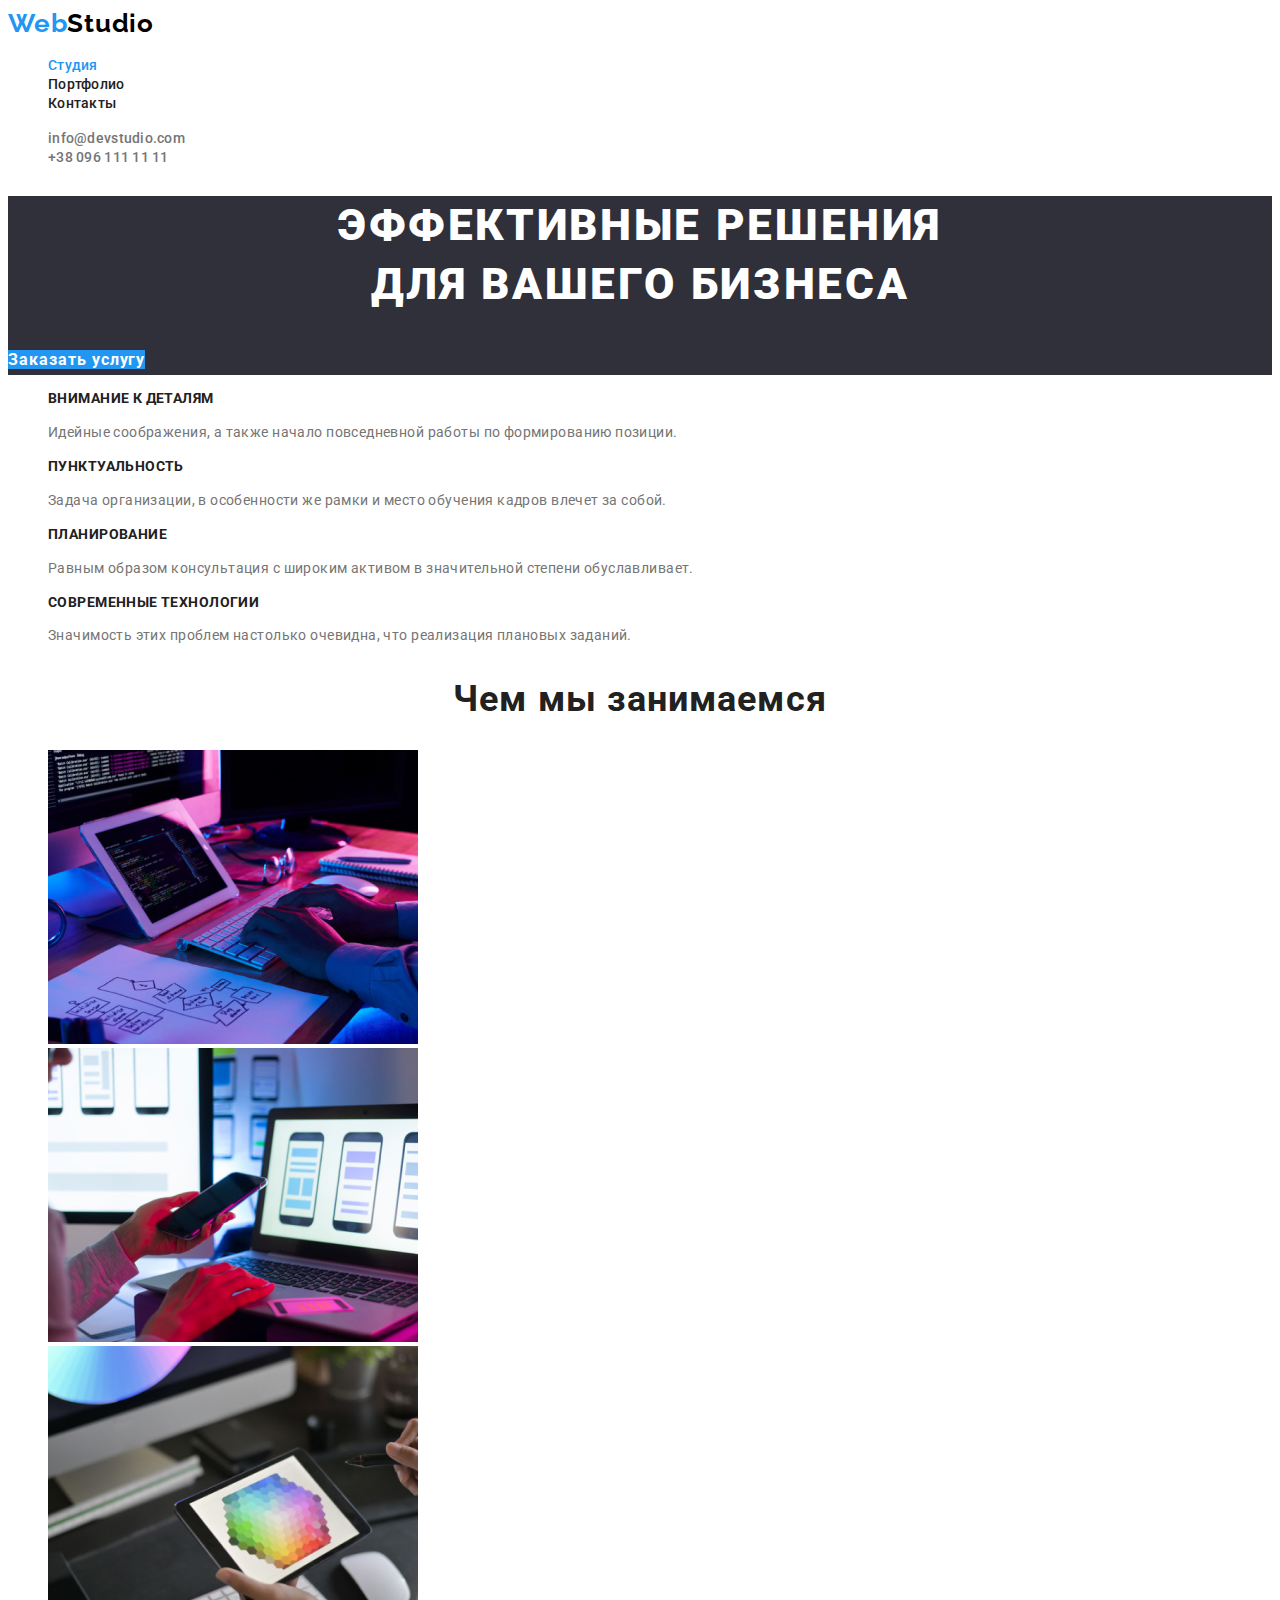
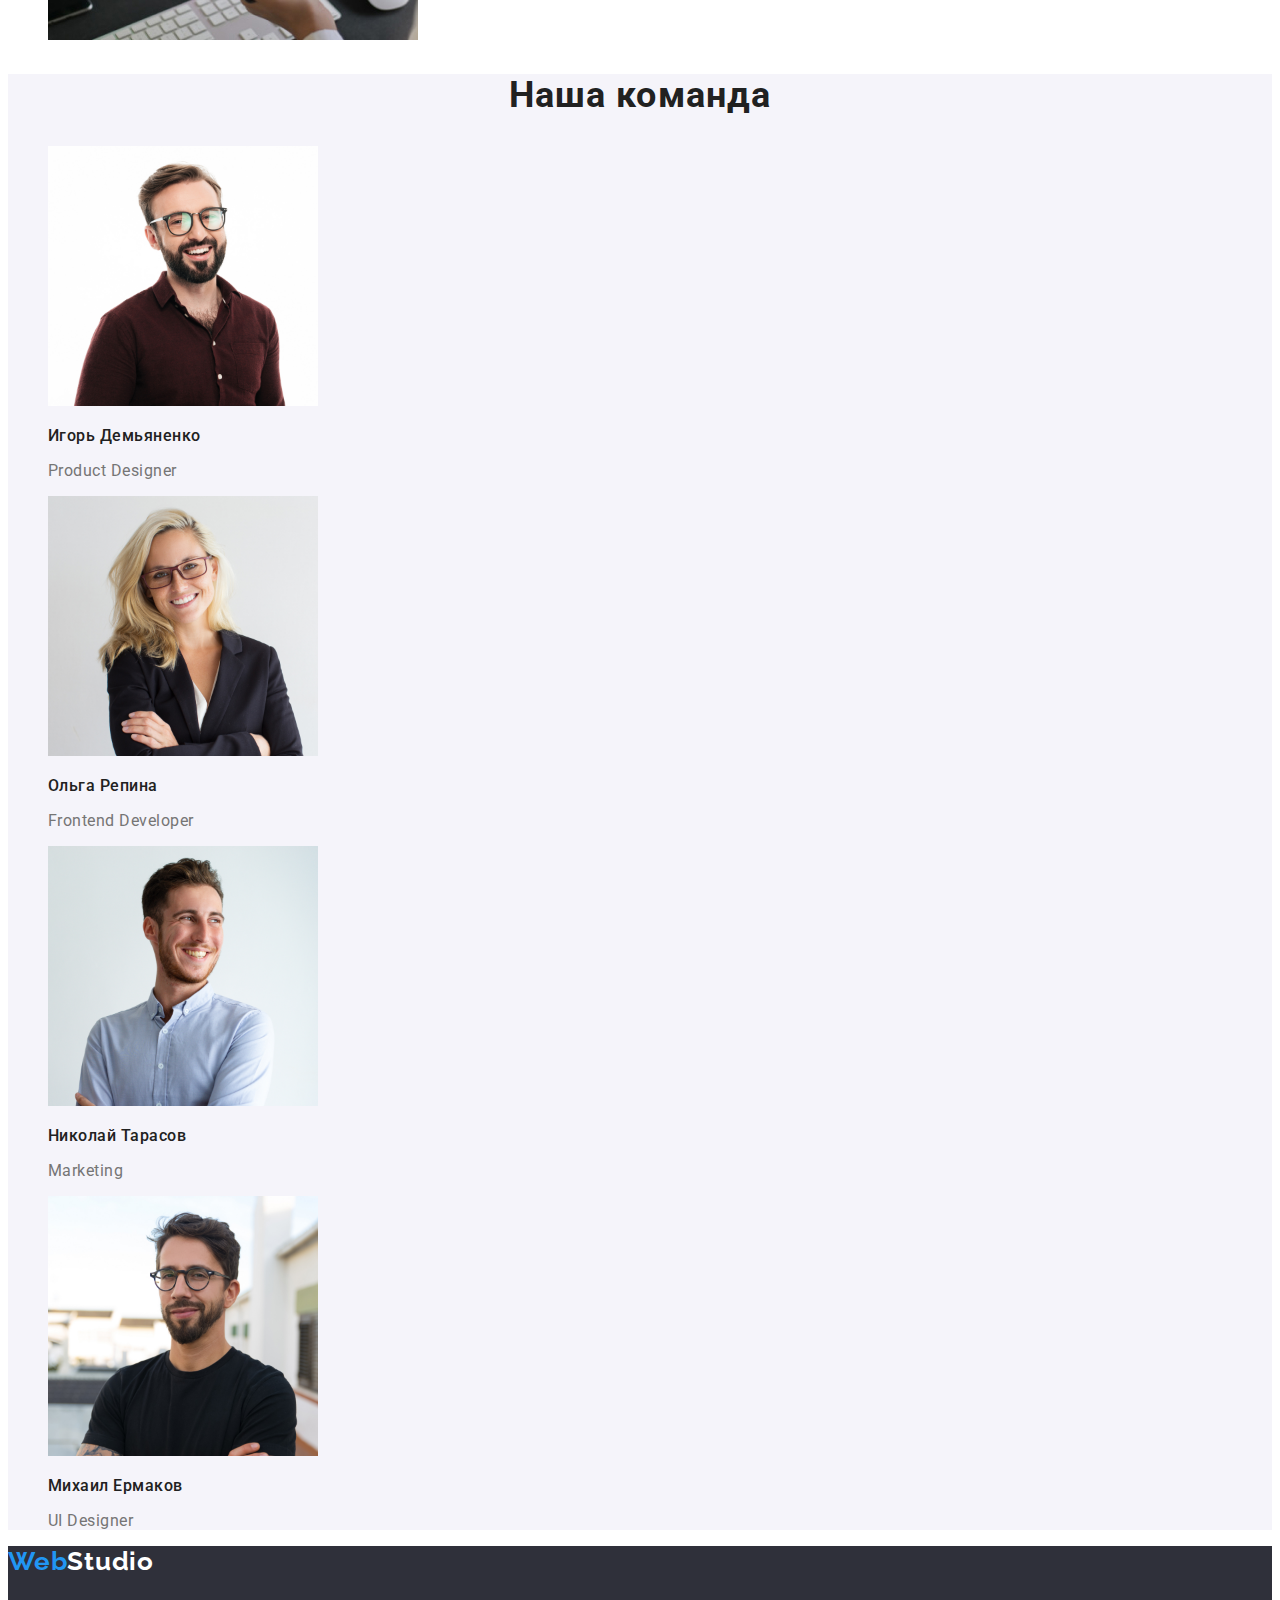
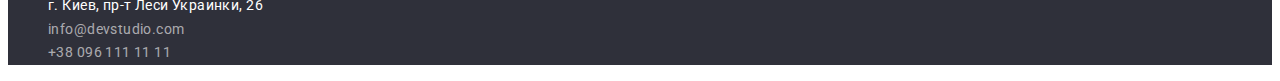
==== index.html @ dccaaf1c "copy files from hw2" ====
<!DOCTYPE html>
<html lang="ru">
  <head>
    <meta charset="UTF-8" />
    <meta name="viewport" content="width=device-width, initial-scale=1.0" />
    <title>WebStudio</title>
    <link rel="preconnect" href="https://fonts.gstatic.com" />
    <link rel="preconnect" href="https://fonts.gstatic.com" />
    <link rel="preconnect" href="https://fonts.gstatic.com" />
    <link rel="preconnect" href="https://fonts.gstatic.com">
<link href="https://fonts.googleapis.com/css2?family=Raleway:wght@700&family=Roboto:wght@400;500;700;900&display=swap" rel="stylesheet">
    <link rel="stylesheet" href="./css/style.css" />
  </head>
  <body>
    <!-- Header of a page -->
    <header>
      <!-- Navigation -->
      <nav>
        <!-- logo -->
        <a href="./index.html" class="logo link"><span>Web</span>Studio</a>
        <!-- Main links -->
        <ul class="main-nav list">
          <li class="current">
            <a href="./index.html" class="link">Студия</a>
          </li>
          <li><a href="./portfolio.html" class="link">Портфолио</a></li>
          <li><a href="#" class="link">Контакты</a></li>
        </ul>
      </nav>
      <!-- Contacnts -->
      <ul class="contacts-nav list">
        <li>
          <a href="mailto:info@devstudio.com" class="link"
            >info@devstudio.com</a
          >
        </li>
        <li><a href="tel:+380961111111" class="link">+38 096 111 11 11</a></li>
      </ul>
    </header>

    <!-- main content-->
    <main>
      <!--Hero section-->
      <section class="hero">
        <h1 class="hero-title">Эффективные решения</br>для вашего бизнеса</h1>
        <a href="#" class="hero-button link">Заказать услугу</a>
      </section>

      <!-- Наши преимущества -->
      <section class="section">
        <!-- <h2 class="section-title">Наши преимущества</h2> -->
        <ul class="advantages list">
          <li>
            <h3>Внимание к деталям</h3>
            <p>
              Идейные соображения, а также начало повседневной работы по
              формированию позиции.
            </p>
          </li>
          <li>
            <h3>Пунктуальность</h3>
            <p>
              Задача организации, в особенности же рамки и место обучения кадров
              влечет за собой.
            </p>
          </li>
          <li>
            <h3>Планирование</h3>
            <p>
              Равным образом консультация с широким активом в значительной
              степени обуславливает.
            </p>
          </li>
          <li>
            <h3>Современные технологии</h3>
            <p>
              Значимость этих проблем настолько очевидна, что реализация
              плановых заданий.
            </p>
          </li>
        </ul>
      </section>

      <!-- Чем мы занимаемся -->
      <section class="section works">
        <h2 class="section-title">Чем мы занимаемся</h2>
        <ul class="list">
          <li>
            <a href="#"
              ><img
                src="./images/pic-1.jpg"
                alt="Человек пишет код на планшете с помощью беспроводной клавиатуры"
                width="370"
                height="294"
            /></a>
          </li>
          <li>
            <a href="#"
              ><img
                src="./images/pic-2.jpg"
                alt="Смартфон в руках человека"
                width="370"
                height="294"
            /></a>
          </li>
          <li>
            <a href="#"
              ><img
                src="./images/pic-3.jpg"
                alt="Человек выбирает стилусом на планшете цвет из палитры"
                width="370"
                height="294"
            /></a>
          </li>
        </ul>
      </section>

      <!-- Наша команда -->
      <section class="section team">
        <h2 class="section-title">Наша команда</h2>
        <ul class="list">
          <li>
            <img
              src="./images/team-member-1.jpg"
              alt="Парень в очках в бордовой рубашке"
              width="270"
              height="260"
            />
            <h3>Игорь Демьяненко</h3>
            <p>Product Designer</p>
          </li>
          <li>
            <img
              src="./images/team-member-2.jpg"
              alt="Блондинка в очках в черном пиджаке"
              width="270"
              height="260"
            />
            <h3>Ольга Репина</h3>
            <p>Frontend Developer</p>
          </li>
          <li>
            <img
              src="./images/team-member-3.jpg"
              alt="Парень в голубой рубашке"
              width="270"
              height="260"
            />
            <h3>Николай Тарасов</h3>
            <p>Marketing</p>
          </li>
          <li>
            <img
              src="./images/team-member-4.jpg"
              alt="Парень в очках в черной футболке"
              width="270"
              height="260"
            />
            <h3>Михаил Ермаков</h3>
            <p>UI Designer</p>
          </li>
        </ul>
      </section>
    </main>

    <!-- Footer of a page -->
    <footer class="footer">
      <a href="./index.html" class="logo link"><span>Web</span>Studio</a>
      <address>
        <ul class="list">
          <li class="footer-address">г. Киев, пр-т Леси Украинки, 26</li>
          <li>
            <a href="mailto:info@devstudio.com" class="footer-contact link"
              >info@devstudio.com</a
            >
          </li>
          <li>
            <a href="tel:+380961111111" class="footer-contact link"
              >+38 096 111 11 11</a
            >
          </li>
        </ul>
      </address>
    </footer>
  </body>
</html>
---- css/style.css ----
/* Палитра
color: #212121; цвет основного текста
color: #757575; цвет текста второстепенный
color: #2196F3; цвет акцента
color: #FFFFFF; для адреса
color: rgba(255, 255, 255, 0.6); для ссылок в футере
color: #000000; цвет лого 2й части

background: #FFFFFF; основной
background: #2F303A; цвет фона hero и футера
background: #F5F4FA; цвет фона секции наша команда
 */

:root {
  --primary-text-color: #212121;
  --secondary-text-color: #757575;
  --primary-accent-color: #2196f3;
  --secondary-accent-color: #ffffff;
  --footer-link-color: rgba(255, 255, 255, 0.6);
  --logo-color: #000000;
  --primary-background-color: #ffffff;
  --secondary-background-color: #2f303a;
  --section-background-color: #f5f4fa;
}

/* Main features */

body {
  font-family: "Roboto", sans-serif;
  color: var(--primary-text-color);
  background-color: var(--primary-background-color);
}

.list {
  list-style: none;
}

.link {
  text-decoration: none;
  color: var(--primary-text-color);
}

/* header */
/* Лого */
.logo {
  font-family: "Raleway", sans-serif;
  font-weight: 700;
  font-size: 26px;
  line-height: 1.2;
  letter-spacing: 0.03em;

  color: var(--logo-color);
}
.logo span {
  color: var(--primary-accent-color);
}

.logo:focus,
.logo:hover {
  text-decoration: underline;
}

/* Main links */
.main-nav .link {
  font-weight: 500;
  font-size: 14px;
  line-height: 1.14;
  letter-spacing: 0.02em;
}
.main-nav a:visited {
  color: var(--primary-text-color);
}

.main-nav .link:hover,
.main-nav .link:focus,
.contacts-nav .link:focus,
.contacts-nav .link:hover {
  color: var(--primary-accent-color);
}

.main-nav .current .link {
  color: var(--primary-accent-color);
}
.main-nav .current .link:hover {
  text-decoration: underline;
}

/* contacts navigation */
.contacts-nav .link {
  font-weight: 500;
  font-size: 14px;
  line-height: 1.14;
  letter-spacing: 0.02em;

  color: var(--secondary-text-color);
}

/* Main page */

/* hero */
.hero {
  background-color: var(--secondary-background-color);
}

.hero-title {
  font-weight: 900;
  font-size: 44px;
  line-height: 1.36;

  text-align: center;
  letter-spacing: 0.06em;
  text-transform: uppercase;

  color: var(--secondary-accent-color);
}

.hero-button {
  font-weight: 700;
  font-size: 16px;
  line-height: 1.88;
  letter-spacing: 0.06em;

  color: var(--secondary-accent-color);
  background-color: var(--primary-accent-color);
}

.hero-button:focus,
.hero-button:hover {
  color: var(--primary-accent-color);
  background-color: var(--primary-background-color);
}

/* common section features */
.section-title {
  font-weight: 700;
  font-size: 36px;
  line-height: 1.17;
  text-align: center;
  letter-spacing: 0.03em;
}

/* section Наши преимущества  */
.advantages h3 {
  font-weight: 700;
  font-size: 14px;
  line-height: 1.14;
  letter-spacing: 0.03em;
  text-transform: uppercase;
}

.advantages p {
  font-weight: 400;
  font-size: 14px;
  line-height: 1.71;
  letter-spacing: 0.03em;

  color: var(--secondary-text-color);
}

/* section Чем мы занимаемся  */
.works a > img:hover,
.works a > img:focus {
  border-style: solid;
  border-width: 3px;
  border-color: var(--primary-accent-color);
}

/* section Наша команда */
.team {
  background-color: var(--section-background-color);
}

.team h3 {
  font-weight: 500;
  font-size: 16px;
  line-height: 1.19;
  letter-spacing: 0.03em;
}

.team p {
  font-weight: 400;
  font-size: 16px;
  line-height: 1.19;
  letter-spacing: 0.03em;

  color: #757575;
}

/* Footer */
.footer {
  background-color: var(--secondary-background-color);
}

.footer .logo {
  color: var(--secondary-accent-color);
}

.footer-address {
  font-weight: 400;
  font-size: 14px;
  line-height: 1.71;
  letter-spacing: 0.03em;
  font-style: normal;
  color: var(--secondary-accent-color);
}
.footer-contact {
  font-weight: 400;
  font-size: 14px;
  line-height: 1.71;
  letter-spacing: 0.03em;
  font-style: normal;
  color: var(--footer-link-color);
}

.footer-contact:focus,
.footer-contact:hover {
  color: var(--primary-accent-color);
}

/* Portfolio page */
/* filter */
.filter-button {
  font-weight: 500;
  font-size: 16px;
  line-height: 1.62;
  letter-spacing: 0.03em;
}

.filter-button:hover,
.filter-button:focus {
  color: var(--secondary-accent-color);
  background-color: var(--primary-accent-color);
}

.filter .current {
  color: var(--secondary-accent-color);
  background-color: var(--primary-accent-color);
}

.filter .current:hover,
.filter .current:focus {
  color: var(--primary-accent-color);
  background-color: var(--secondary-accent-color);
  border: solid 2px var(--primary-accent-color);
}

/* Examples */
.example-card h2 {
  font-weight: 700;
  font-size: 18px;
  line-height: 2;
  letter-spacing: 0.06em;

  color: var(--primary-text-color);
}

.example-card p {
  font-weight: 400;
  font-size: 16px;
  line-height: 1.88;
  letter-spacing: 0.03em;

  color: var(--secondary-text-color);
}
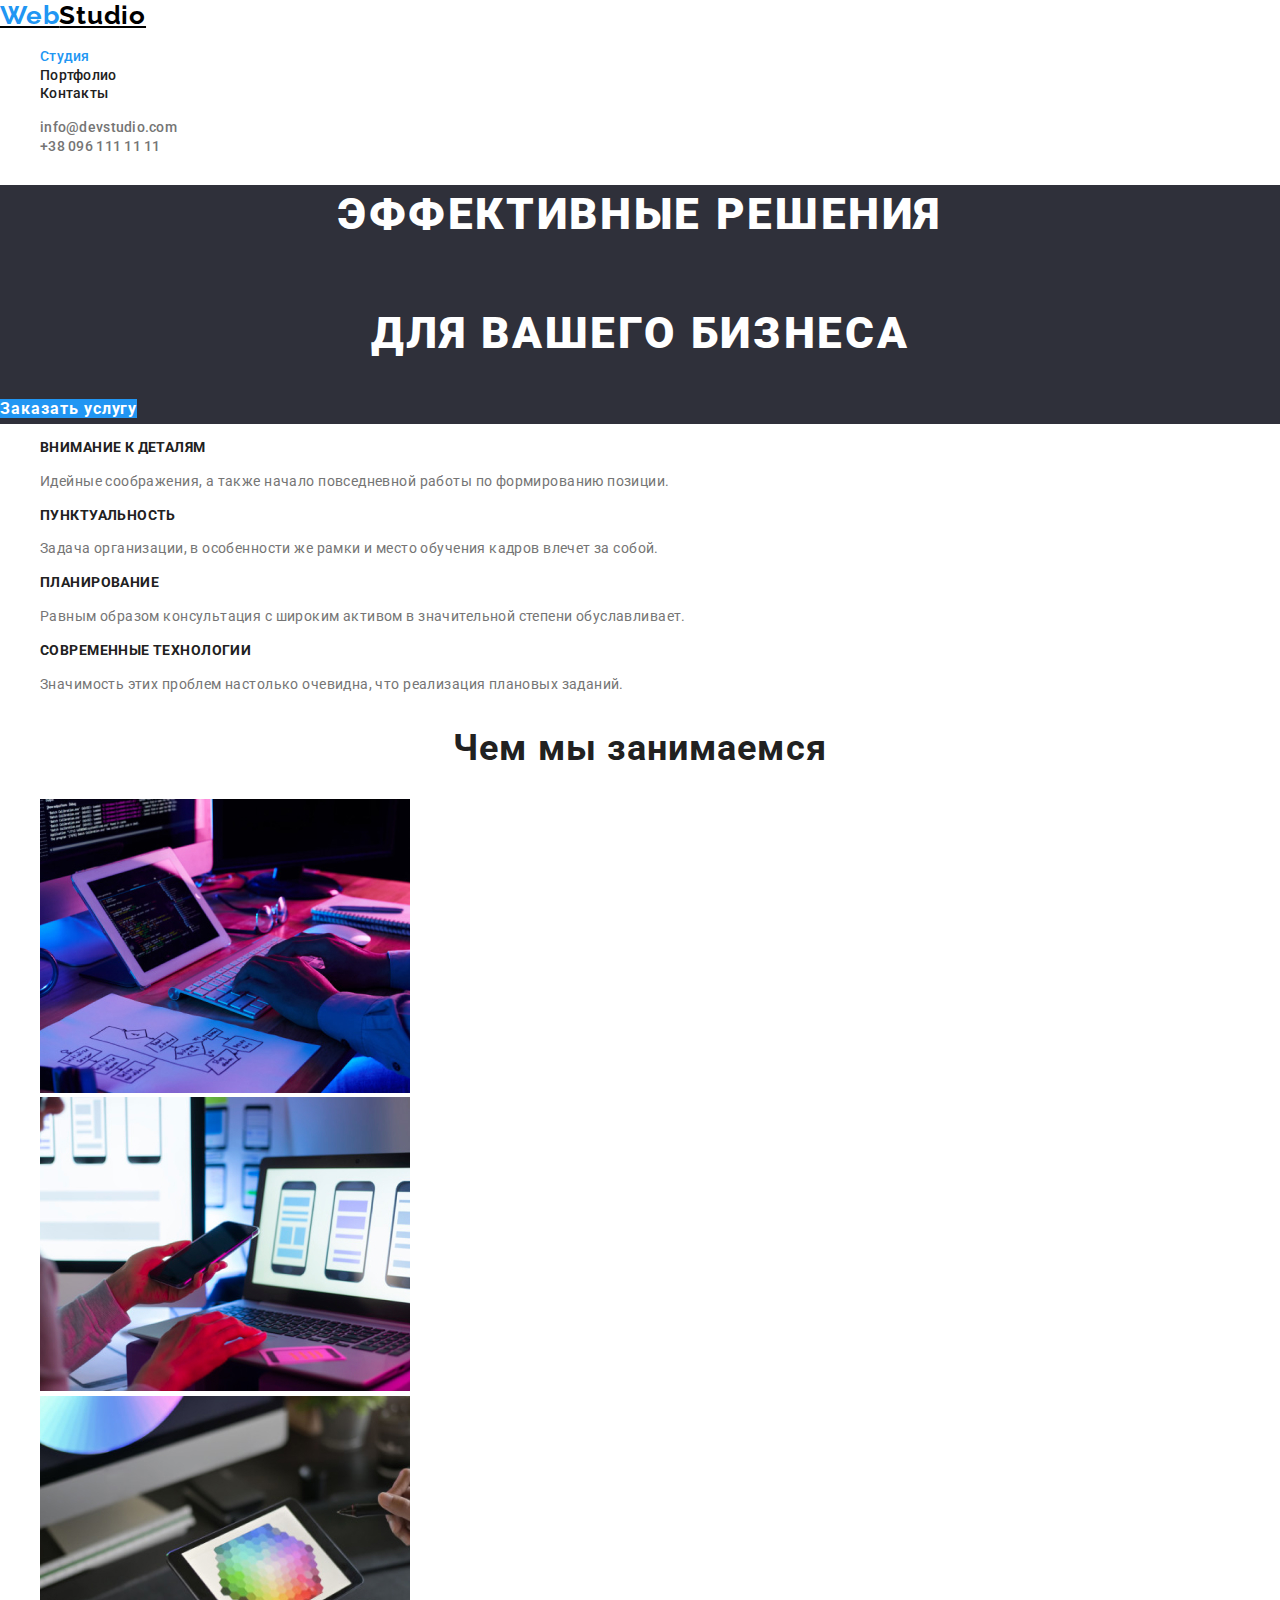
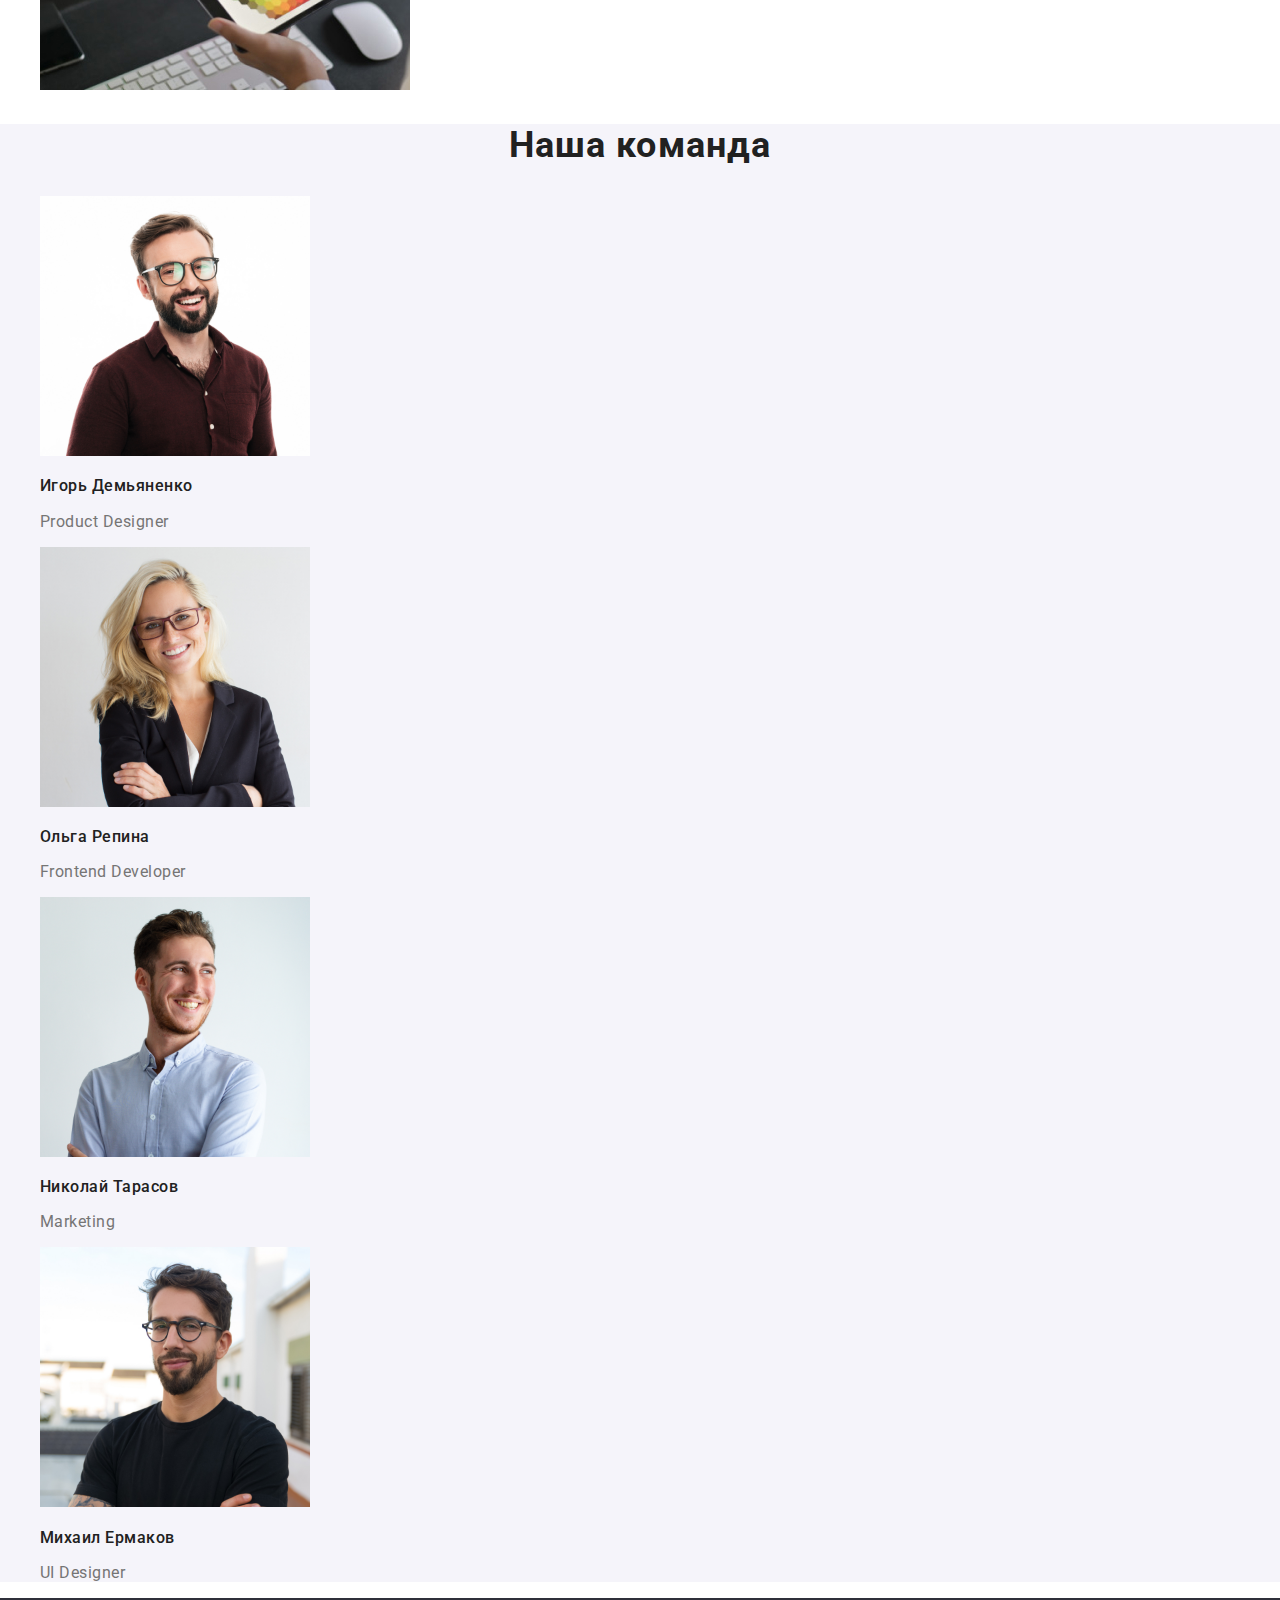
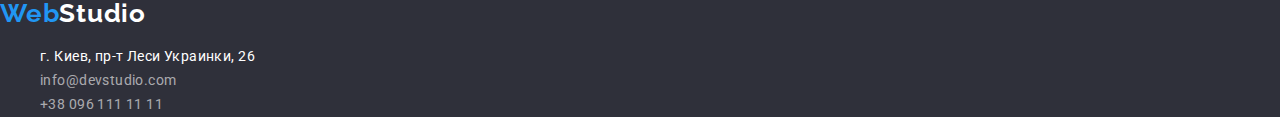
==== commit cd815f41: "add normalize to both pages" ====
--- a/index.html
+++ b/index.html
@@ -8,41 +8,44 @@
     <link rel="preconnect" href="https://fonts.gstatic.com" />
     <link rel="preconnect" href="https://fonts.gstatic.com" />
     <link rel="preconnect" href="https://fonts.gstatic.com">
-<link href="https://fonts.googleapis.com/css2?family=Raleway:wght@700&family=Roboto:wght@400;500;700;900&display=swap" rel="stylesheet">
+    <link href="https://fonts.googleapis.com/css2?family=Raleway:wght@700&family=Roboto:wght@400;500;700;900&display=swap" rel="stylesheet">
+    <link rel="stylesheet" href="https://cdnjs.cloudflare.com/ajax/libs/modern-normalize/1.0.0/modern-normalize.min.css">
     <link rel="stylesheet" href="./css/style.css" />
   </head>
   <body>
     <!-- Header of a page -->
     <header>
-      <!-- Navigation -->
-      <nav>
-        <!-- logo -->
-        <a href="./index.html" class="logo link"><span>Web</span>Studio</a>
-        <!-- Main links -->
-        <ul class="main-nav list">
-          <li class="current">
-            <a href="./index.html" class="link">Студия</a>
+      <div class="container">
+        <!-- Navigation -->
+        <nav>
+          <!-- logo -->
+          <a href="./index.html" class="logo link"><span>Web</span>Studio</a>
+          <!-- Main links -->
+          <ul class="main-nav list">
+            <li class="current">
+              <a href="./index.html" class="link">Студия</a>
+            </li>
+            <li><a href="./portfolio.html" class="link">Портфолио</a></li>
+            <li><a href="#" class="link">Контакты</a></li>
+          </ul>
+        </nav>
+        <!-- Contacnts -->
+        <ul class="contacts-nav list">
+          <li>
+            <a href="mailto:info@devstudio.com" class="link"
+              >info@devstudio.com</a
+            >
           </li>
-          <li><a href="./portfolio.html" class="link">Портфолио</a></li>
-          <li><a href="#" class="link">Контакты</a></li>
+          <li><a href="tel:+380961111111" class="link">+38 096 111 11 11</a></li>
         </ul>
-      </nav>
-      <!-- Contacnts -->
-      <ul class="contacts-nav list">
-        <li>
-          <a href="mailto:info@devstudio.com" class="link"
-            >info@devstudio.com</a
-          >
-        </li>
-        <li><a href="tel:+380961111111" class="link">+38 096 111 11 11</a></li>
-      </ul>
+      </div>
     </header>
 
     <!-- main content-->
     <main>
       <!--Hero section-->
       <section class="hero">
-        <h1 class="hero-title">Эффективные решения</br>для вашего бизнеса</h1>
+        <h1 class="hero-title">Эффективные решения<br></br>для вашего бизнеса</h1>
         <a href="#" class="hero-button link">Заказать услугу</a>
       </section>
 
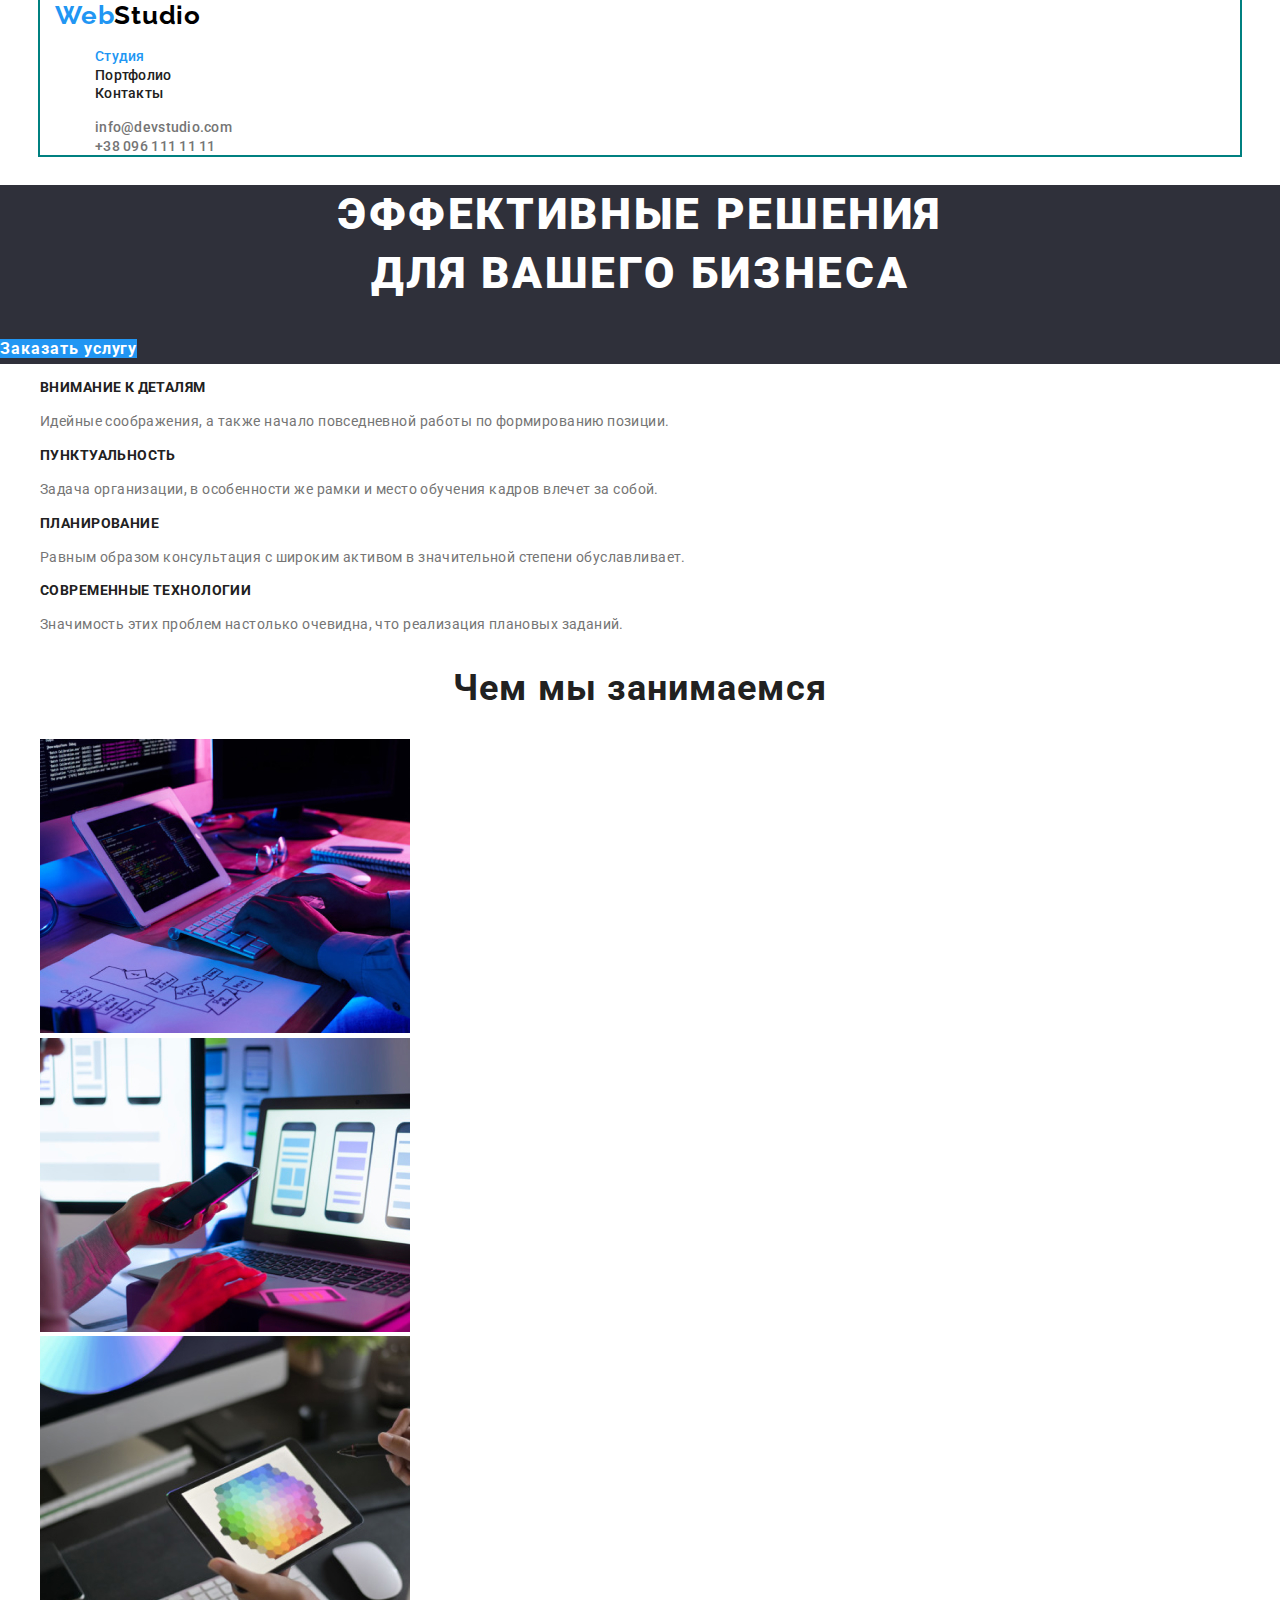
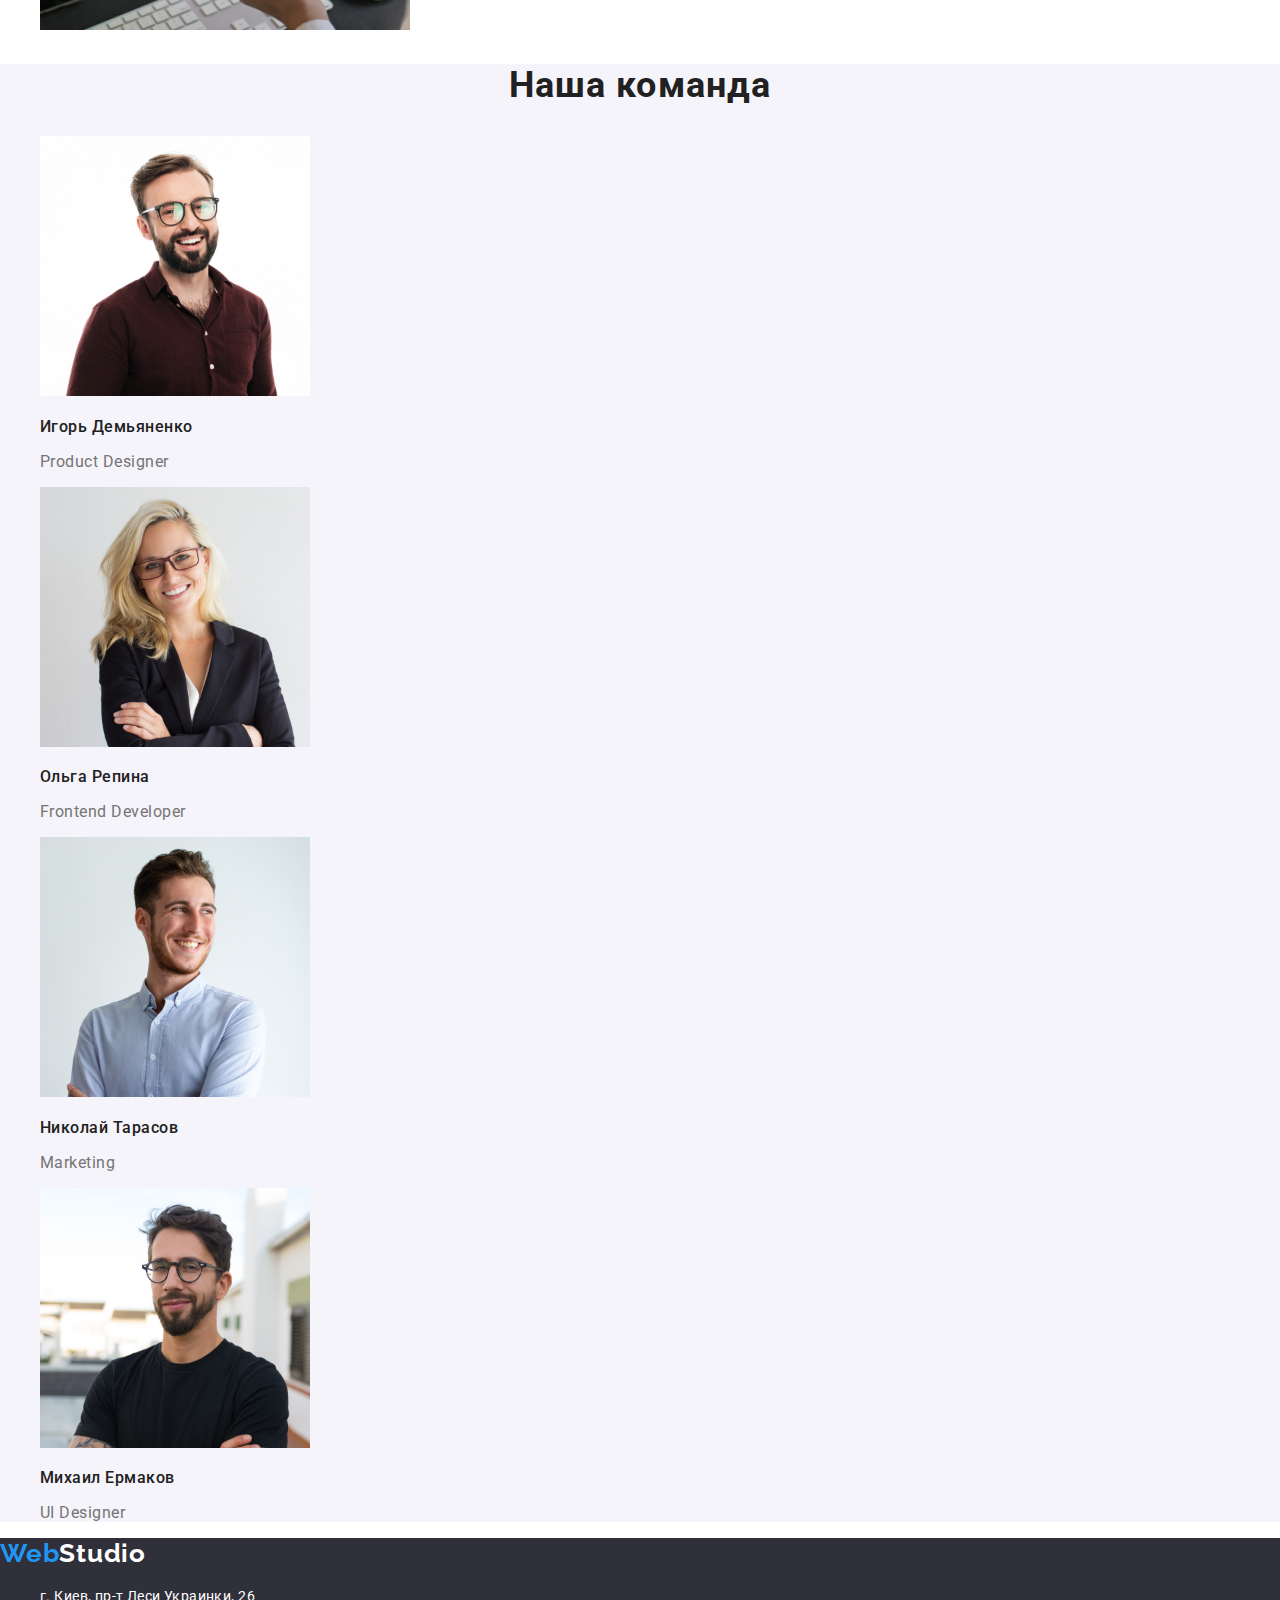
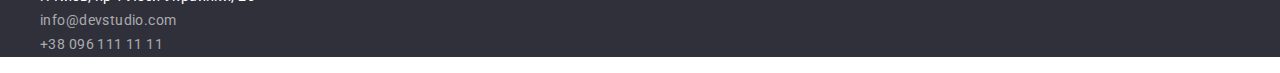
==== commit f3421adf: "add normalize to both pages and container to the header" ====
--- a/index.html
+++ b/index.html
@@ -7,9 +7,15 @@
     <link rel="preconnect" href="https://fonts.gstatic.com" />
     <link rel="preconnect" href="https://fonts.gstatic.com" />
     <link rel="preconnect" href="https://fonts.gstatic.com" />
-    <link rel="preconnect" href="https://fonts.gstatic.com">
-    <link href="https://fonts.googleapis.com/css2?family=Raleway:wght@700&family=Roboto:wght@400;500;700;900&display=swap" rel="stylesheet">
-    <link rel="stylesheet" href="https://cdnjs.cloudflare.com/ajax/libs/modern-normalize/1.0.0/modern-normalize.min.css">
+    <link rel="preconnect" href="https://fonts.gstatic.com" />
+    <link
+      href="https://fonts.googleapis.com/css2?family=Raleway:wght@700&family=Roboto:wght@400;500;700;900&display=swap"
+      rel="stylesheet"
+    />
+    <link
+      rel="stylesheet"
+      href="https://cdnjs.cloudflare.com/ajax/libs/modern-normalize/1.0.0/modern-normalize.min.css"
+    />
     <link rel="stylesheet" href="./css/style.css" />
   </head>
   <body>
@@ -36,7 +42,9 @@
               >info@devstudio.com</a
             >
           </li>
-          <li><a href="tel:+380961111111" class="link">+38 096 111 11 11</a></li>
+          <li>
+            <a href="tel:+380961111111" class="link">+38 096 111 11 11</a>
+          </li>
         </ul>
       </div>
     </header>
@@ -45,7 +53,7 @@
     <main>
       <!--Hero section-->
       <section class="hero">
-        <h1 class="hero-title">Эффективные решения<br></br>для вашего бизнеса</h1>
+        <h1 class="hero-title">Эффективные решения<br />для вашего бизнеса</h1>
         <a href="#" class="hero-button link">Заказать услугу</a>
       </section>
 
--- a/css/style.css
+++ b/css/style.css
@@ -40,8 +40,20 @@
   color: var(--primary-text-color);
 }
 
-/* header */
-/* Лого */
+.container {
+  width: 1200px;
+  padding-left: 15px;
+  padding-right: 15px;
+  margin-top: 0;
+  margin-bottom: 0;
+  margin-right: auto;
+  margin-left: auto;
+
+  outline: 2px solid teal;
+}
+
+/* Header */
+/* Logo */
 .logo {
   font-family: "Raleway", sans-serif;
   font-weight: 700;
@@ -85,7 +97,7 @@
   text-decoration: underline;
 }
 
-/* contacts navigation */
+/* Contacts navigation */
 .contacts-nav .link {
   font-weight: 500;
   font-size: 14px;
@@ -97,7 +109,7 @@
 
 /* Main page */
 
-/* hero */
+/* Hero */
 .hero {
   background-color: var(--secondary-background-color);
 }
@@ -231,7 +243,7 @@
   color: var(--secondary-accent-color);
   background-color: var(--primary-accent-color);
 }
-
+/* 
 .filter .current {
   color: var(--secondary-accent-color);
   background-color: var(--primary-accent-color);
@@ -242,7 +254,7 @@
   color: var(--primary-accent-color);
   background-color: var(--secondary-accent-color);
   border: solid 2px var(--primary-accent-color);
-}
+} */
 
 /* Examples */
 .example-card h2 {
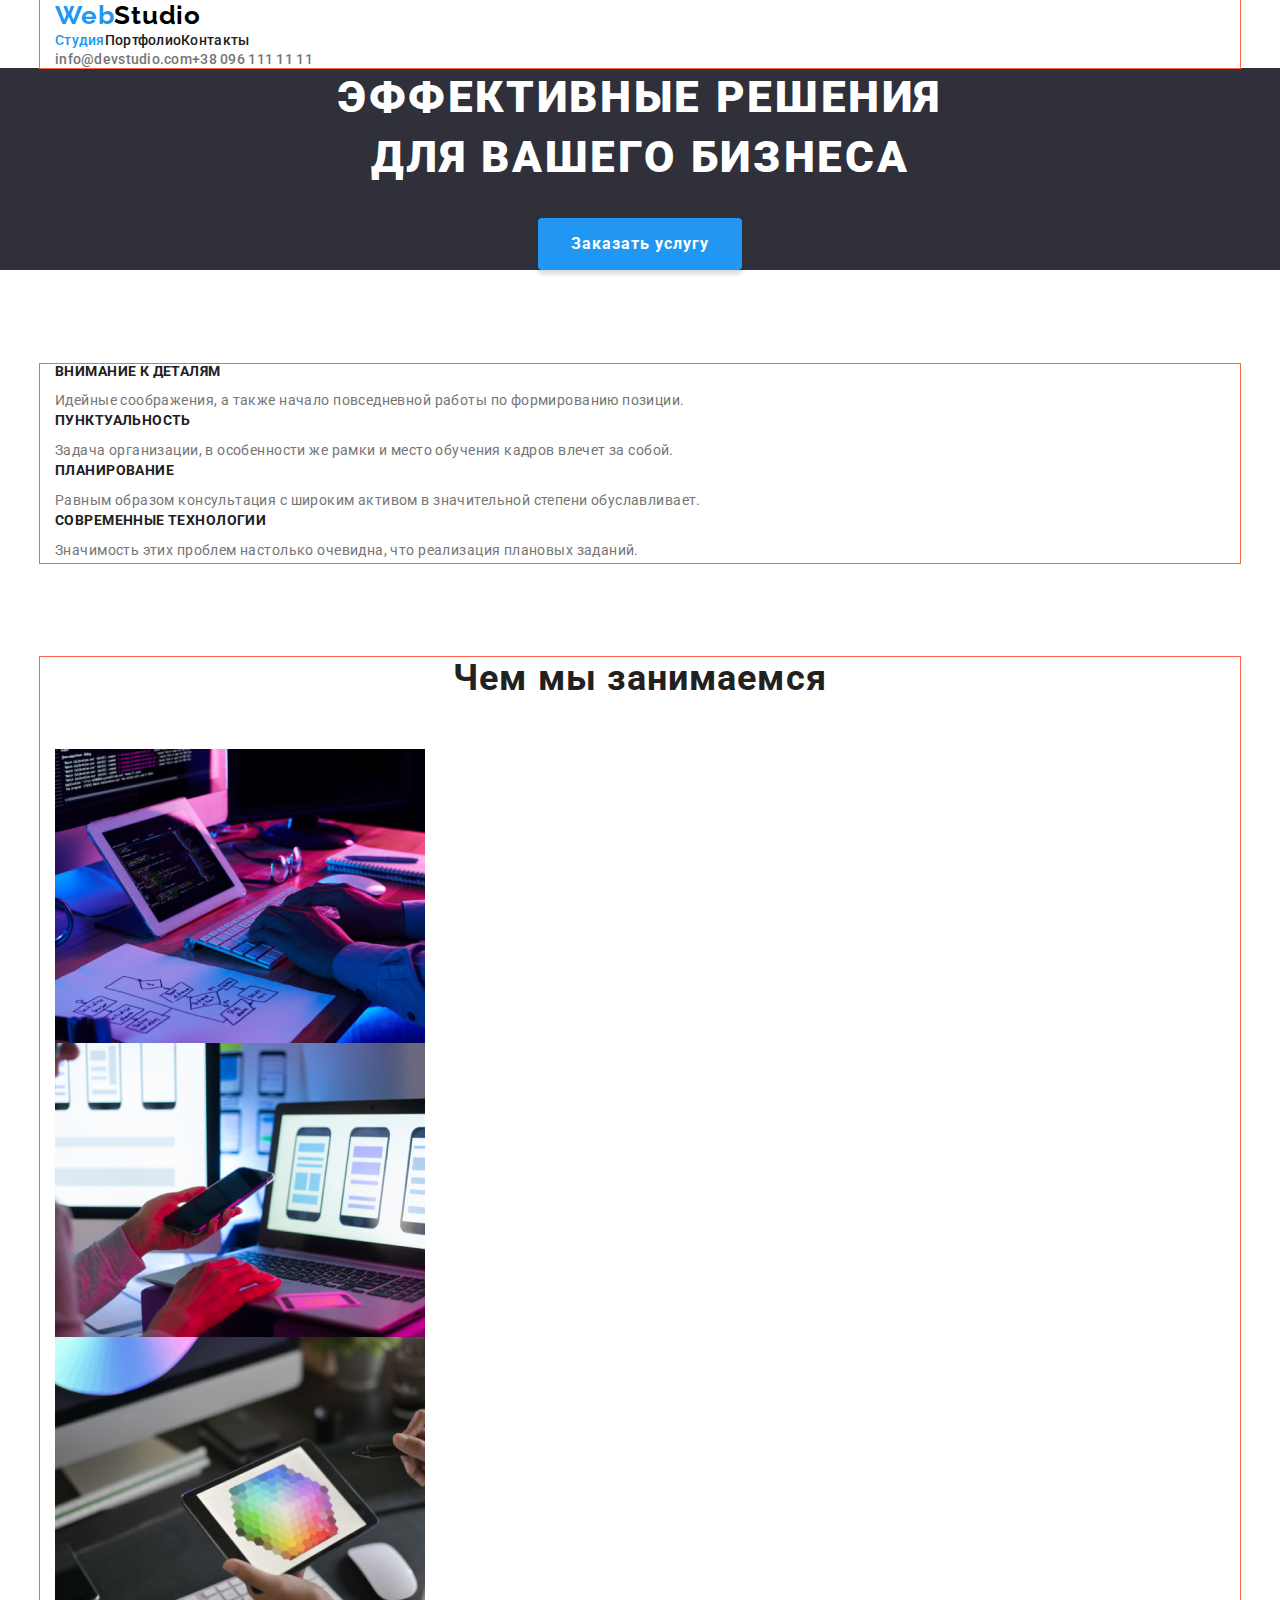
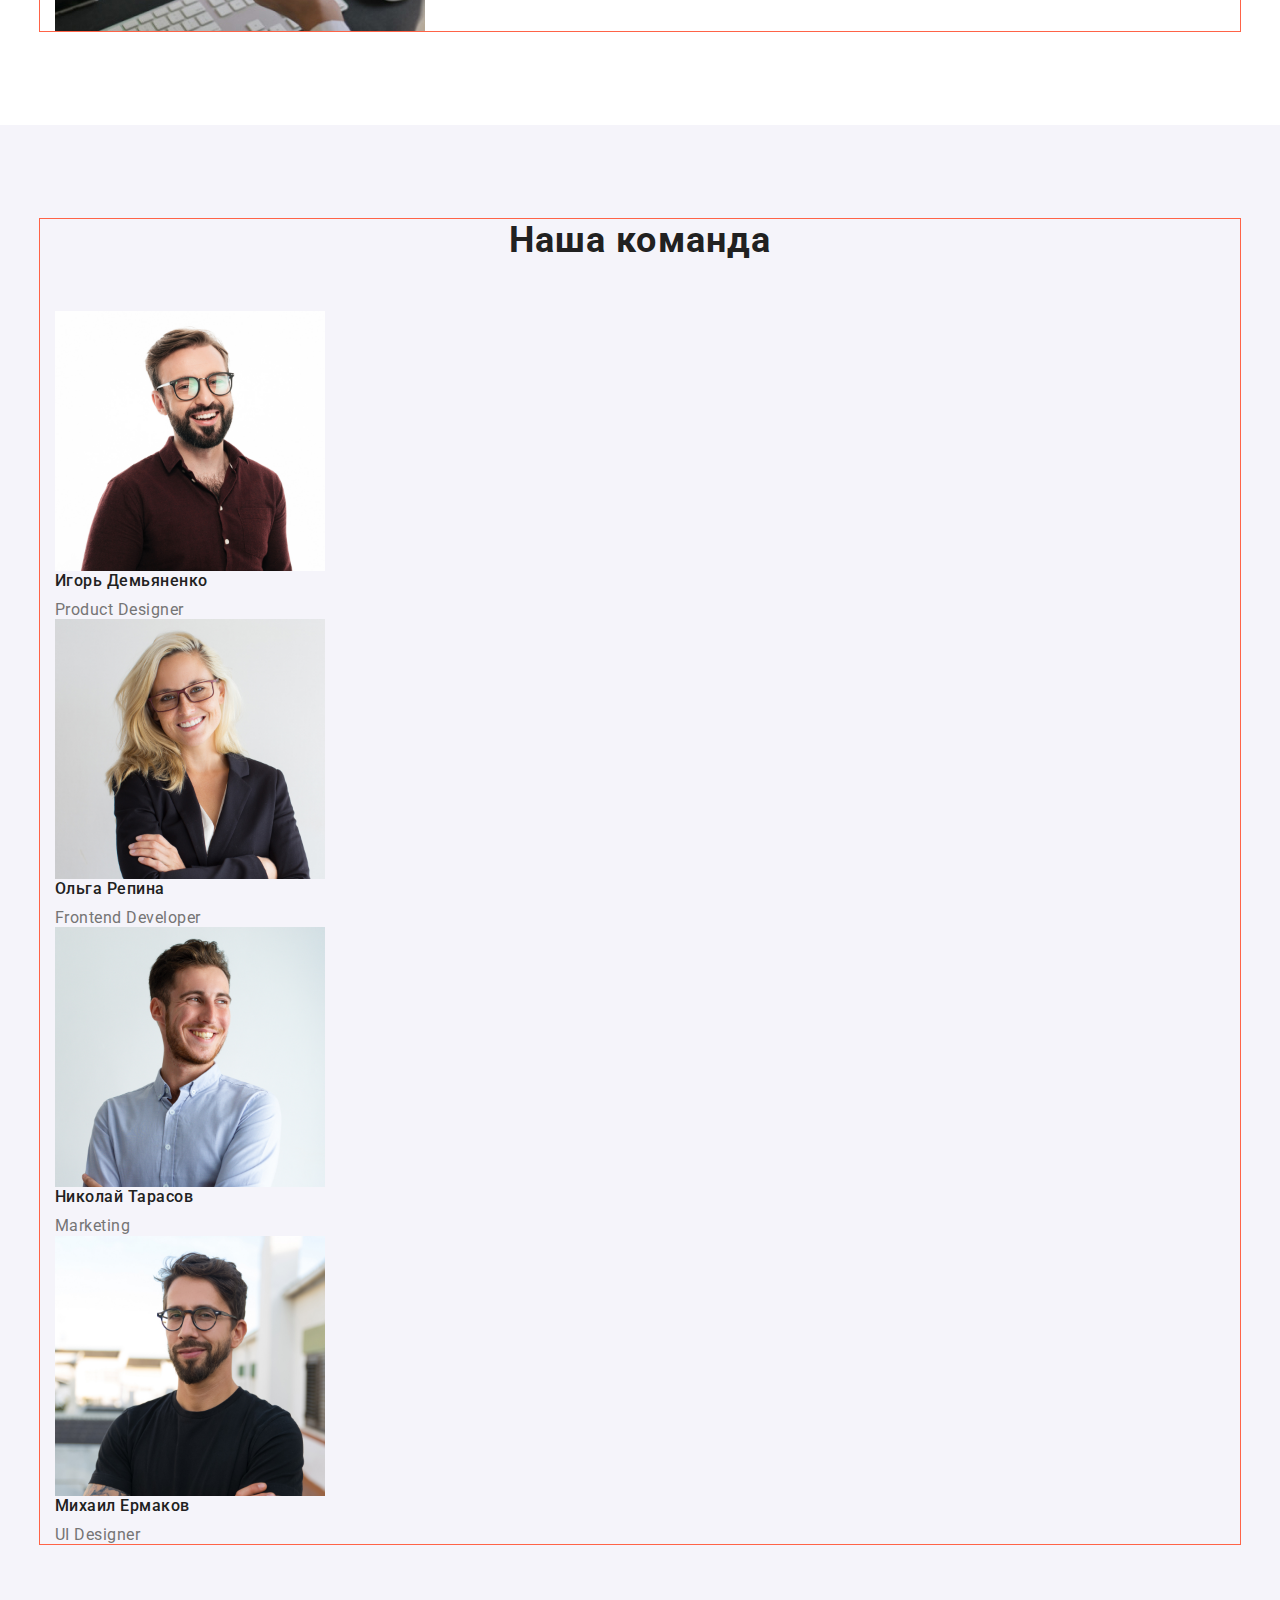
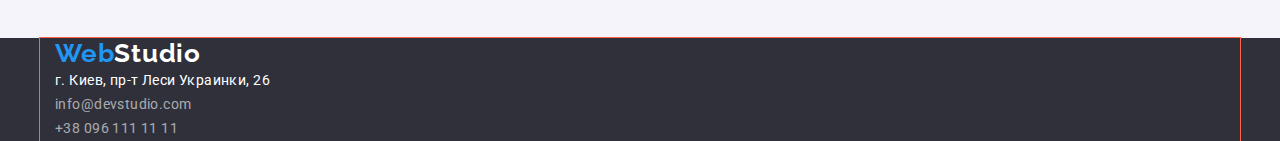
==== commit 2c8c7fc1: "add margind and paddings" ====
--- a/index.html
+++ b/index.html
@@ -49,7 +49,7 @@
       </div>
     </header>
 
-    <!-- main content-->
+    <!-- Main content-->
     <main>
       <!--Hero section-->
       <section class="hero">
@@ -57,33 +57,33 @@
         <a href="#" class="hero-button link">Заказать услугу</a>
       </section>
 
-      <!-- Наши преимущества -->
-      <section class="section">
+      <!-- Section Our advantages -->
+      <section class="section no-padding-bt">
         <!-- <h2 class="section-title">Наши преимущества</h2> -->
-        <ul class="advantages list">
-          <li>
-            <h3>Внимание к деталям</h3>
+        <ul class="advantages list container">
+          <li>
+            <h3 class="item">Внимание к деталям</h3>
             <p>
               Идейные соображения, а также начало повседневной работы по
               формированию позиции.
             </p>
           </li>
           <li>
-            <h3>Пунктуальность</h3>
+            <h3 class="item">Пунктуальность</h3>
             <p>
               Задача организации, в особенности же рамки и место обучения кадров
               влечет за собой.
             </p>
           </li>
           <li>
-            <h3>Планирование</h3>
+            <h3 class="item">Планирование</h3>
             <p>
               Равным образом консультация с широким активом в значительной
               степени обуславливает.
             </p>
           </li>
           <li>
-            <h3>Современные технологии</h3>
+            <h3 class="item">Современные технологии</h3>
             <p>
               Значимость этих проблем настолько очевидна, что реализация
               плановых заданий.
@@ -92,106 +92,112 @@
         </ul>
       </section>
 
-      <!-- Чем мы занимаемся -->
+      <!-- Section What we do -->
       <section class="section works">
-        <h2 class="section-title">Чем мы занимаемся</h2>
-        <ul class="list">
-          <li>
-            <a href="#"
-              ><img
-                src="./images/pic-1.jpg"
-                alt="Человек пишет код на планшете с помощью беспроводной клавиатуры"
-                width="370"
-                height="294"
-            /></a>
-          </li>
-          <li>
-            <a href="#"
-              ><img
-                src="./images/pic-2.jpg"
-                alt="Смартфон в руках человека"
-                width="370"
-                height="294"
-            /></a>
-          </li>
-          <li>
-            <a href="#"
-              ><img
-                src="./images/pic-3.jpg"
-                alt="Человек выбирает стилусом на планшете цвет из палитры"
-                width="370"
-                height="294"
-            /></a>
-          </li>
-        </ul>
-      </section>
-
-      <!-- Наша команда -->
+        <div class="container">
+          <h2 class="section-title">Чем мы занимаемся</h2>
+          <ul class="list">
+            <li>
+              <a href="#"
+                ><img
+                  src="./images/pic-1.jpg"
+                  alt="Человек пишет код на планшете с помощью беспроводной клавиатуры"
+                  width="370"
+                  height="294"
+              /></a>
+            </li>
+            <li>
+              <a href="#"
+                ><img
+                  src="./images/pic-2.jpg"
+                  alt="Смартфон в руках человека"
+                  width="370"
+                  height="294"
+              /></a>
+            </li>
+            <li>
+              <a href="#"
+                ><img
+                  src="./images/pic-3.jpg"
+                  alt="Человек выбирает стилусом на планшете цвет из палитры"
+                  width="370"
+                  height="294"
+              /></a>
+            </li>
+          </ul>
+        </div>
+      </section>
+
+      <!-- Section Our team -->
       <section class="section team">
-        <h2 class="section-title">Наша команда</h2>
-        <ul class="list">
-          <li>
-            <img
-              src="./images/team-member-1.jpg"
-              alt="Парень в очках в бордовой рубашке"
-              width="270"
-              height="260"
-            />
-            <h3>Игорь Демьяненко</h3>
-            <p>Product Designer</p>
-          </li>
-          <li>
-            <img
-              src="./images/team-member-2.jpg"
-              alt="Блондинка в очках в черном пиджаке"
-              width="270"
-              height="260"
-            />
-            <h3>Ольга Репина</h3>
-            <p>Frontend Developer</p>
-          </li>
-          <li>
-            <img
-              src="./images/team-member-3.jpg"
-              alt="Парень в голубой рубашке"
-              width="270"
-              height="260"
-            />
-            <h3>Николай Тарасов</h3>
-            <p>Marketing</p>
-          </li>
-          <li>
-            <img
-              src="./images/team-member-4.jpg"
-              alt="Парень в очках в черной футболке"
-              width="270"
-              height="260"
-            />
-            <h3>Михаил Ермаков</h3>
-            <p>UI Designer</p>
-          </li>
-        </ul>
+        <div class="container">
+          <h2 class="section-title">Наша команда</h2>
+          <ul class="list">
+            <li>
+              <img
+                src="./images/team-member-1.jpg"
+                alt="Парень в очках в бордовой рубашке"
+                width="270"
+                height="260"
+              />
+              <h3 class="item">Игорь Демьяненко</h3>
+              <p>Product Designer</p>
+            </li>
+            <li>
+              <img
+                src="./images/team-member-2.jpg"
+                alt="Блондинка в очках в черном пиджаке"
+                width="270"
+                height="260"
+              />
+              <h3 class="item">Ольга Репина</h3>
+              <p>Frontend Developer</p>
+            </li>
+            <li>
+              <img
+                src="./images/team-member-3.jpg"
+                alt="Парень в голубой рубашке"
+                width="270"
+                height="260"
+              />
+              <h3 class="item">Николай Тарасов</h3>
+              <p>Marketing</p>
+            </li>
+            <li>
+              <img
+                src="./images/team-member-4.jpg"
+                alt="Парень в очках в черной футболке"
+                width="270"
+                height="260"
+              />
+              <h3 class="item">Михаил Ермаков</h3>
+              <p>UI Designer</p>
+            </li>
+          </ul>
+        </div>
       </section>
     </main>
 
     <!-- Footer of a page -->
     <footer class="footer">
-      <a href="./index.html" class="logo link"><span>Web</span>Studio</a>
-      <address>
-        <ul class="list">
-          <li class="footer-address">г. Киев, пр-т Леси Украинки, 26</li>
-          <li>
-            <a href="mailto:info@devstudio.com" class="footer-contact link"
-              >info@devstudio.com</a
-            >
-          </li>
-          <li>
-            <a href="tel:+380961111111" class="footer-contact link"
-              >+38 096 111 11 11</a
-            >
-          </li>
-        </ul>
-      </address>
+      <div class="container">
+        <a href="./index.html" class="logo link"><span>Web</span>Studio</a>
+        <address>
+          <ul class="list">
+            <li class="footer-address">г. Киев, пр-т Леси Украинки, 26</li>
+            <li>
+              <a href="mailto:info@devstudio.com" class="footer-contact link"
+                >info@devstudio.com</a
+              >
+            </li>
+            <li>
+              <a href="tel:+380961111111" class="footer-contact link"
+                >+38 096 111 11 11</a
+              >
+            </li>
+          </ul>
+        </address>
+      </div>
     </footer>
   </body>
 </html>
--- a/css/style.css
+++ b/css/style.css
@@ -31,7 +31,20 @@
   background-color: var(--primary-background-color);
 }
 
+h1,
+h2,
+h3,
+h4,
+h5,
+h6,
+p {
+  margin-top: 0;
+  margin-bottom: 0;
+}
+
 .list {
+  padding: 0;
+  margin: 0;
   list-style: none;
 }
 
@@ -49,7 +62,11 @@
   margin-right: auto;
   margin-left: auto;
 
-  outline: 2px solid teal;
+  outline: 1px solid tomato;
+}
+
+img {
+  display: block;
 }
 
 /* Header */
@@ -73,6 +90,10 @@
 }
 
 /* Main links */
+.main-nav {
+  display: flex;
+}
+
 .main-nav .link {
   font-weight: 500;
   font-size: 14px;
@@ -98,6 +119,10 @@
 }
 
 /* Contacts navigation */
+.contacts-nav {
+  display: flex;
+}
+
 .contacts-nav .link {
   font-weight: 500;
   font-size: 14px;
@@ -111,29 +136,43 @@
 
 /* Hero */
 .hero {
+  text-align: center;
   background-color: var(--secondary-background-color);
 }
 
 .hero-title {
+  margin-bottom: 30px;
+
   font-weight: 900;
   font-size: 44px;
   line-height: 1.36;
-
-  text-align: center;
   letter-spacing: 0.06em;
   text-transform: uppercase;
 
   color: var(--secondary-accent-color);
+
+  /* background-color: teal; */
 }
 
 .hero-button {
-  font-weight: 700;
-  font-size: 16px;
-  line-height: 1.88;
+  display: inline-block;
+  border: 1px solid transparent;
+  border-radius: 4px;
+  padding-top: 10px;
+  padding-bottom: 10px;
+  padding-left: 32px;
+  padding-right: 32px;
+  min-width: 200px;
+  text-align: center;
+
+  font-weight: 700;
+  font-size: 16px;
+  line-height: 1.87;
   letter-spacing: 0.06em;
 
   color: var(--secondary-accent-color);
   background-color: var(--primary-accent-color);
+  box-shadow: 0px 4px 4px rgba(0, 0, 0, 0.15);
 }
 
 .hero-button:focus,
@@ -142,8 +181,19 @@
   background-color: var(--primary-background-color);
 }
 
-/* common section features */
+/* Common section features */
+.section {
+  padding-top: 94px;
+  padding-bottom: 94px;
+}
+
+.section.no-padding-bt {
+  padding-bottom: 0;
+}
+
 .section-title {
+  margin-bottom: 50px;
+
   font-weight: 700;
   font-size: 36px;
   line-height: 1.17;
@@ -151,8 +201,10 @@
   letter-spacing: 0.03em;
 }
 
-/* section Наши преимущества  */
-.advantages h3 {
+/* Section Our advantages  */
+.advantages .item {
+  margin-bottom: 10px;
+
   font-weight: 700;
   font-size: 14px;
   line-height: 1.14;
@@ -169,20 +221,23 @@
   color: var(--secondary-text-color);
 }
 
-/* section Чем мы занимаемся  */
+/* Section What we do  */
+
 .works a > img:hover,
 .works a > img:focus {
   border-style: solid;
-  border-width: 3px;
+  border-width: 2px;
   border-color: var(--primary-accent-color);
 }
 
-/* section Наша команда */
+/* Section Our team */
 .team {
   background-color: var(--section-background-color);
 }
 
-.team h3 {
+.team .item {
+  margin-bottom: 10px;
+
   font-weight: 500;
   font-size: 16px;
   line-height: 1.19;
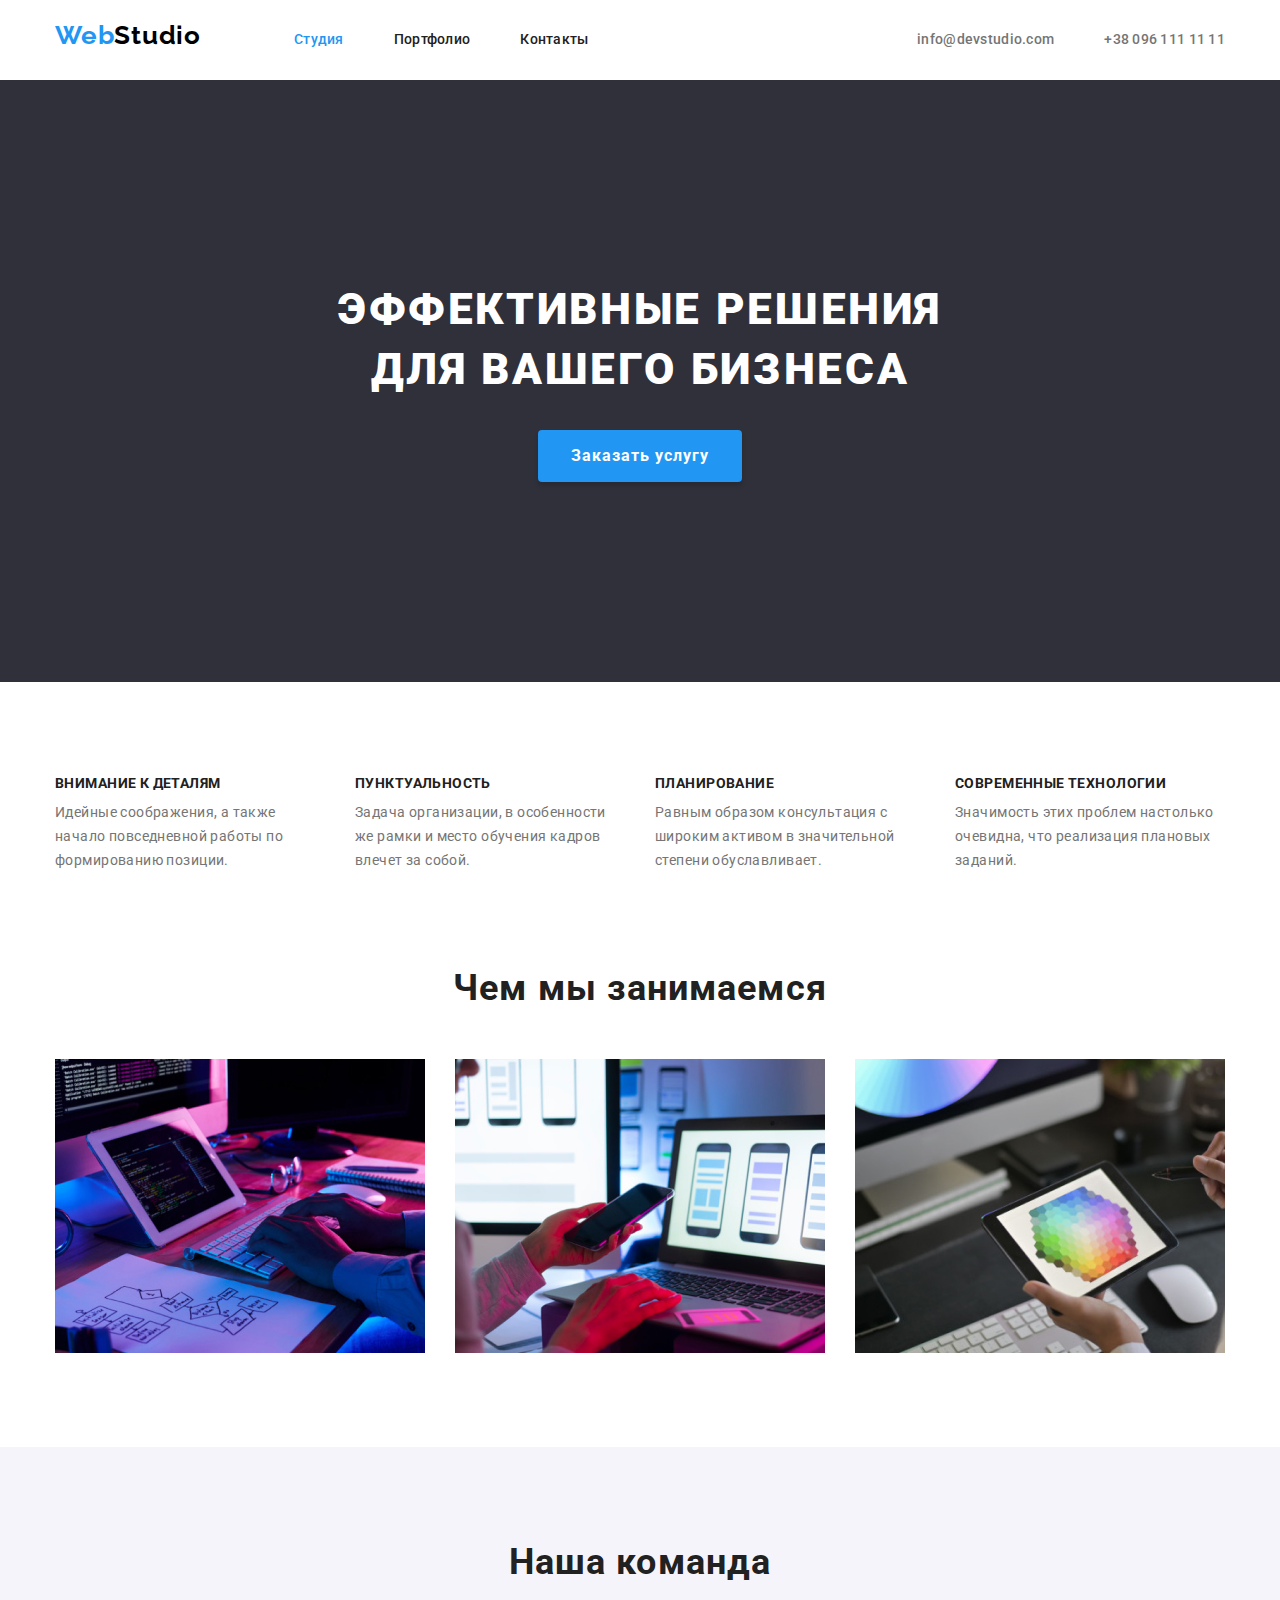
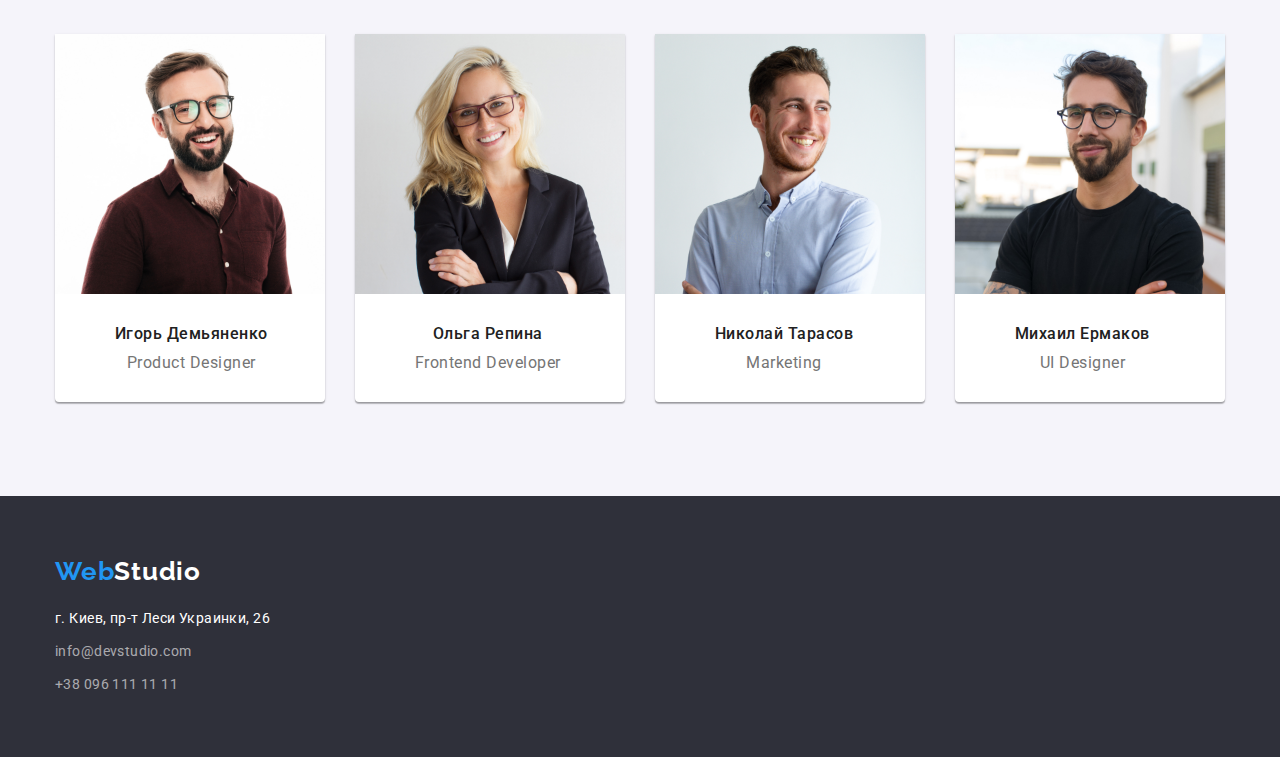
==== commit e27bc3ff: "add flex and rest of geometry to the main page" ====
--- a/index.html
+++ b/index.html
@@ -21,28 +21,30 @@
   <body>
     <!-- Header of a page -->
     <header>
-      <div class="container">
+      <div class="header container">
         <!-- Navigation -->
-        <nav>
+        <nav class="site-nav">
           <!-- logo -->
           <a href="./index.html" class="logo link"><span>Web</span>Studio</a>
           <!-- Main links -->
           <ul class="main-nav list">
-            <li class="current">
+            <li class="item current">
               <a href="./index.html" class="link">Студия</a>
             </li>
-            <li><a href="./portfolio.html" class="link">Портфолио</a></li>
-            <li><a href="#" class="link">Контакты</a></li>
+            <li class="item">
+              <a href="./portfolio.html" class="link">Портфолио</a>
+            </li>
+            <li class="item"><a href="#" class="link">Контакты</a></li>
           </ul>
         </nav>
         <!-- Contacnts -->
         <ul class="contacts-nav list">
-          <li>
+          <li class="item">
             <a href="mailto:info@devstudio.com" class="link"
               >info@devstudio.com</a
             >
           </li>
-          <li>
+          <li class="item">
             <a href="tel:+380961111111" class="link">+38 096 111 11 11</a>
           </li>
         </ul>
@@ -61,29 +63,29 @@
       <section class="section no-padding-bt">
         <!-- <h2 class="section-title">Наши преимущества</h2> -->
         <ul class="advantages list container">
-          <li>
-            <h3 class="item">Внимание к деталям</h3>
+          <li class="item">
+            <h3 class="title">Внимание к деталям</h3>
             <p>
               Идейные соображения, а также начало повседневной работы по
               формированию позиции.
             </p>
           </li>
-          <li>
-            <h3 class="item">Пунктуальность</h3>
+          <li class="item">
+            <h3 class="title">Пунктуальность</h3>
             <p>
               Задача организации, в особенности же рамки и место обучения кадров
               влечет за собой.
             </p>
           </li>
-          <li>
-            <h3 class="item">Планирование</h3>
+          <li class="item">
+            <h3 class="title">Планирование</h3>
             <p>
               Равным образом консультация с широким активом в значительной
               степени обуславливает.
             </p>
           </li>
-          <li>
-            <h3 class="item">Современные технологии</h3>
+          <li class="item">
+            <h3 class="title">Современные технологии</h3>
             <p>
               Значимость этих проблем настолько очевидна, что реализация
               плановых заданий.
@@ -96,7 +98,7 @@
       <section class="section works">
         <div class="container">
           <h2 class="section-title">Чем мы занимаемся</h2>
-          <ul class="list">
+          <ul class="images list">
             <li>
               <a href="#"
                 ><img
@@ -132,46 +134,54 @@
       <section class="section team">
         <div class="container">
           <h2 class="section-title">Наша команда</h2>
-          <ul class="list">
-            <li>
+          <ul class="team-memeber list">
+            <li class="card">
               <img
                 src="./images/team-member-1.jpg"
                 alt="Парень в очках в бордовой рубашке"
                 width="270"
                 height="260"
               />
-              <h3 class="item">Игорь Демьяненко</h3>
-              <p>Product Designer</p>
-            </li>
-            <li>
+              <div class="card-info">
+                <h3 class="title">Игорь Демьяненко</h3>
+                <p>Product Designer</p>
+              </div>
+            </li>
+            <li class="card">
               <img
                 src="./images/team-member-2.jpg"
                 alt="Блондинка в очках в черном пиджаке"
                 width="270"
                 height="260"
               />
-              <h3 class="item">Ольга Репина</h3>
-              <p>Frontend Developer</p>
-            </li>
-            <li>
+              <div class="card-info">
+                <h3 class="title">Ольга Репина</h3>
+                <p>Frontend Developer</p>
+              </div>
+            </li>
+            <li class="card">
               <img
                 src="./images/team-member-3.jpg"
                 alt="Парень в голубой рубашке"
                 width="270"
                 height="260"
               />
-              <h3 class="item">Николай Тарасов</h3>
-              <p>Marketing</p>
-            </li>
-            <li>
+              <div class="card-info">
+                <h3 class="title">Николай Тарасов</h3>
+                <p>Marketing</p>
+              </div>
+            </li>
+            <li class="card">
               <img
                 src="./images/team-member-4.jpg"
                 alt="Парень в очках в черной футболке"
                 width="270"
                 height="260"
               />
-              <h3 class="item">Михаил Ермаков</h3>
-              <p>UI Designer</p>
+              <div class="card-info">
+                <h3 class="title">Михаил Ермаков</h3>
+                <p>UI Designer</p>
+              </div>
             </li>
           </ul>
         </div>
@@ -183,14 +193,14 @@
       <div class="container">
         <a href="./index.html" class="logo link"><span>Web</span>Studio</a>
         <address>
-          <ul class="list">
-            <li class="footer-address">г. Киев, пр-т Леси Украинки, 26</li>
-            <li>
+          <ul class="footer-info list">
+            <li class="footer-address item">г. Киев, пр-т Леси Украинки, 26</li>
+            <li class="item">
               <a href="mailto:info@devstudio.com" class="footer-contact link"
                 >info@devstudio.com</a
               >
             </li>
-            <li>
+            <li class="item">
               <a href="tel:+380961111111" class="footer-contact link"
                 >+38 096 111 11 11</a
               >
--- a/css/style.css
+++ b/css/style.css
@@ -62,7 +62,7 @@
   margin-right: auto;
   margin-left: auto;
 
-  outline: 1px solid tomato;
+  /* outline: 1px solid tomato; */
 }
 
 img {
@@ -79,6 +79,8 @@
   letter-spacing: 0.03em;
 
   color: var(--logo-color);
+
+  /* background-color: teal; */
 }
 .logo span {
   color: var(--primary-accent-color);
@@ -89,16 +91,41 @@
   text-decoration: underline;
 }
 
-/* Main links */
+/* Navigation */
+.header.container {
+  display: flex;
+  align-items: center;
+
+  /* background-color: orange; */
+}
+
+.site-nav {
+  display: flex;
+  align-items: baseline;
+}
+.site-nav .logo {
+  margin-right: 93px;
+}
+
 .main-nav {
   display: flex;
 }
 
+.main-nav > .item:not(:last-child) {
+  margin-right: 50px;
+}
+
 .main-nav .link {
+  display: block;
+  padding-top: 32px;
+  padding-bottom: 32px;
+
   font-weight: 500;
   font-size: 14px;
   line-height: 1.14;
   letter-spacing: 0.02em;
+
+  /* background-color: turquoise; */
 }
 .main-nav a:visited {
   color: var(--primary-text-color);
@@ -121,9 +148,18 @@
 /* Contacts navigation */
 .contacts-nav {
   display: flex;
+  margin-left: auto;
+}
+
+.contacts-nav > .item:not(:last-child) {
+  margin-right: 50px;
 }
 
 .contacts-nav .link {
+  display: block;
+  padding-top: 32px;
+  padding-bottom: 32px;
+
   font-weight: 500;
   font-size: 14px;
   line-height: 1.14;
@@ -136,6 +172,7 @@
 
 /* Hero */
 .hero {
+  padding: 200px 0;
   text-align: center;
   background-color: var(--secondary-background-color);
 }
@@ -202,7 +239,16 @@
 }
 
 /* Section Our advantages  */
+.advantages.container {
+  display: flex;
+  justify-content: space-between;
+}
+
 .advantages .item {
+  width: 270px;
+}
+
+.advantages .title {
   margin-bottom: 10px;
 
   font-weight: 700;
@@ -222,6 +268,11 @@
 }
 
 /* Section What we do  */
+
+.images.list {
+  display: flex;
+  justify-content: space-between;
+}
 
 .works a > img:hover,
 .works a > img:focus {
@@ -234,14 +285,37 @@
 .team {
   background-color: var(--section-background-color);
 }
-
-.team .item {
+.team-memeber.list {
+  display: flex;
+  justify-content: space-between;
+}
+
+.team-memeber > .card {
+  width: 270px;
+  background-color: var(--primary-background-color);
+  box-shadow: 0px 1px 3px rgba(0, 0, 0, 0.12), 0px 1px 1px rgba(0, 0, 0, 0.14),
+    0px 2px 1px rgba(0, 0, 0, 0.2);
+  border-radius: 0px 0px 4px 4px;
+}
+
+.card-info {
+  display: inline-block;
+  padding-top: 30px;
+  padding-bottom: 30px;
+  padding-left: 60px;
+  padding-right: auto;
+
+  text-align: center;
+}
+
+.team-memeber .title {
   margin-bottom: 10px;
 
   font-weight: 500;
   font-size: 16px;
   line-height: 1.19;
   letter-spacing: 0.03em;
+  text-align: center;
 }
 
 .team p {
@@ -258,8 +332,21 @@
   background-color: var(--secondary-background-color);
 }
 
+.footer .container {
+  padding-top: 60px;
+  padding-bottom: 60px;
+}
+
 .footer .logo {
-  color: var(--secondary-accent-color);
+  display: inline-block;
+  margin-bottom: 20px;
+  color: var(--secondary-accent-color);
+
+  /* background-color: teal; */
+}
+
+.footer-info .item {
+  display: block;
 }
 
 .footer-address {
@@ -277,6 +364,10 @@
   letter-spacing: 0.03em;
   font-style: normal;
   color: var(--footer-link-color);
+}
+
+.footer-info > .item:not(:last-child) {
+  margin-bottom: 9px;
 }
 
 .footer-contact:focus,
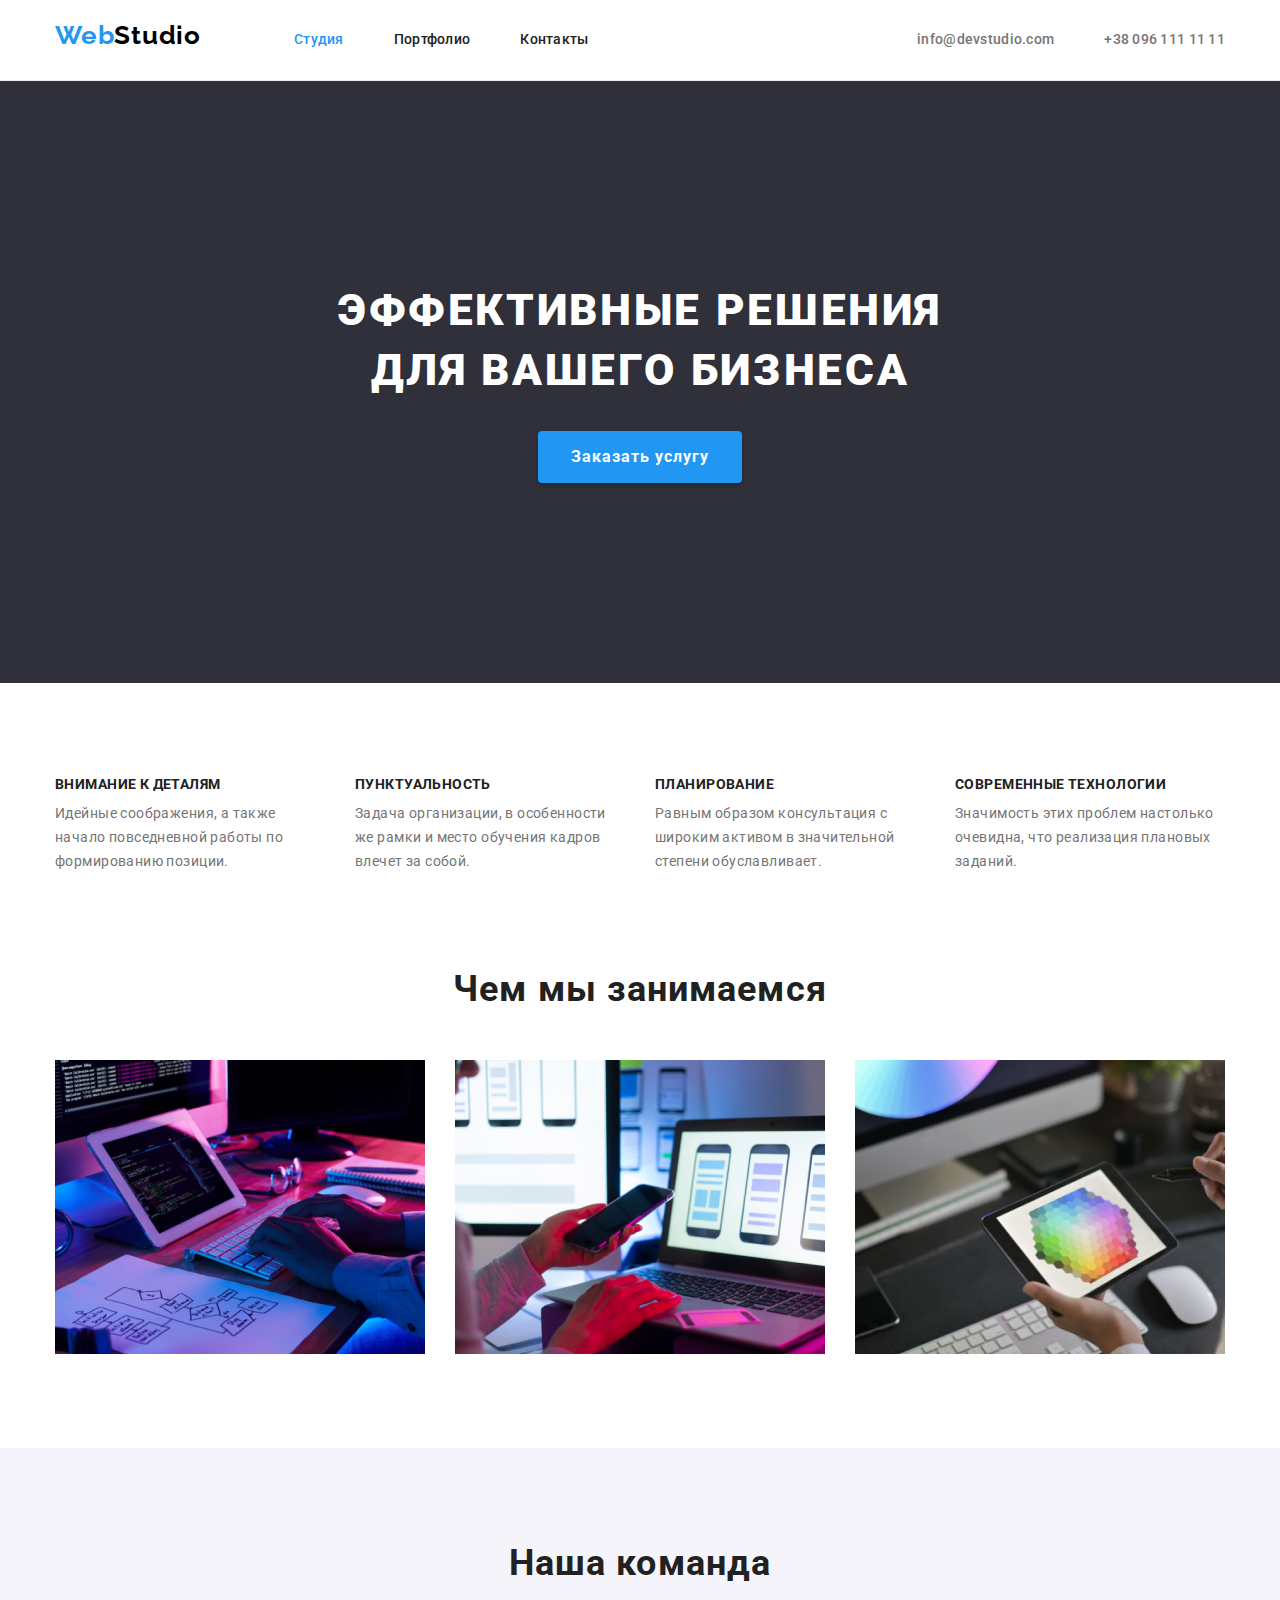
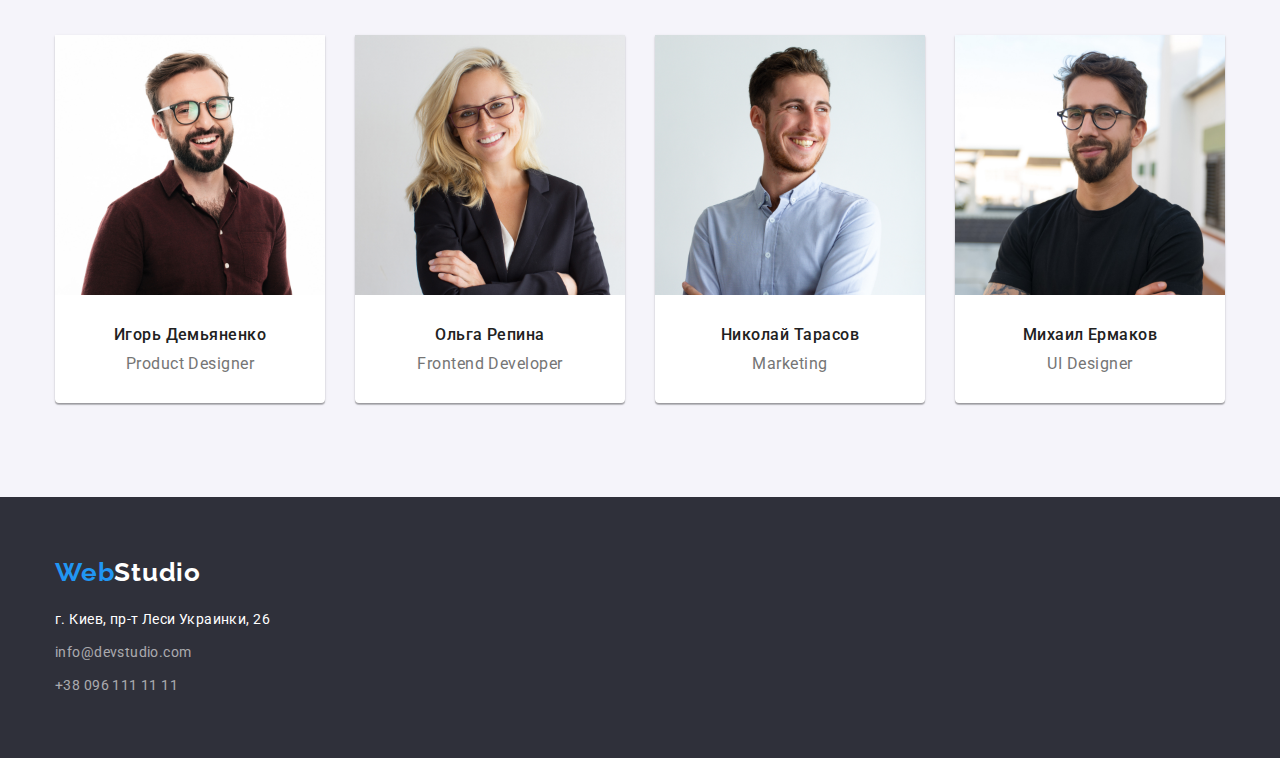
==== commit 6af3e014: "add border to the header" ====
--- a/index.html
+++ b/index.html
@@ -20,8 +20,8 @@
   </head>
   <body>
     <!-- Header of a page -->
-    <header>
-      <div class="header container">
+    <header class="header">
+      <div class="container">
         <!-- Navigation -->
         <nav class="site-nav">
           <!-- logo -->
--- a/css/style.css
+++ b/css/style.css
@@ -21,6 +21,8 @@
   --primary-background-color: #ffffff;
   --secondary-background-color: #2f303a;
   --section-background-color: #f5f4fa;
+  --portfolio-card-border-color: #eeeeee;
+  --header-border-color: #ececec;
 }
 
 /* Main features */
@@ -92,11 +94,15 @@
 }
 
 /* Navigation */
-.header.container {
+.header .container {
   display: flex;
   align-items: center;
 
   /* background-color: orange; */
+}
+
+.header {
+  border-bottom: 1px solid var(--header-border-color);
 }
 
 .site-nav {
@@ -298,13 +304,13 @@
   border-radius: 0px 0px 4px 4px;
 }
 
-.card-info {
+.team-memeber .card-info {
   display: inline-block;
+  width: 270px;
   padding-top: 30px;
   padding-bottom: 30px;
-  padding-left: 60px;
-  padding-right: auto;
-
+  padding-left: 30px;
+  padding-right: 30px;
   text-align: center;
 }
 
@@ -315,7 +321,6 @@
   font-size: 16px;
   line-height: 1.19;
   letter-spacing: 0.03em;
-  text-align: center;
 }
 
 .team p {
@@ -324,7 +329,7 @@
   line-height: 1.19;
   letter-spacing: 0.03em;
 
-  color: #757575;
+  color: var(--secondary-text-color);
 }
 
 /* Footer */
@@ -376,8 +381,31 @@
 }
 
 /* Portfolio page */
-/* filter */
+/* Filter */
+.portfolio.container {
+  padding-top: 94px;
+  padding-bottom: 94px;
+}
+
+.filter.list {
+  display: flex;
+  margin-bottom: 50px;
+  justify-content: center;
+}
+
+.filter .item:not(:last-child) {
+  margin-right: 8px;
+}
+
 .filter-button {
+  padding-top: 6px;
+  padding-right: 22px;
+  padding-bottom: 6px;
+  padding-left: 22px;
+
+  border: 1px solid transparent;
+  border-radius: 4px;
+
   font-weight: 500;
   font-size: 16px;
   line-height: 1.62;
@@ -388,6 +416,9 @@
 .filter-button:focus {
   color: var(--secondary-accent-color);
   background-color: var(--primary-accent-color);
+  box-shadow: 0px 3px 1px rgba(0, 0, 0, 0.1), 0px 1px 2px rgba(0, 0, 0, 0.08),
+    0px 2px 2px rgba(0, 0, 0, 0.12);
+  border: 1px solid var(--primary-accent-color);
 }
 /* 
 .filter .current {
@@ -403,7 +434,41 @@
 } */
 
 /* Examples */
-.example-card h2 {
+.work-examples.list {
+  display: flex;
+  flex-wrap: wrap;
+}
+
+.example-card {
+  width: calc((100% - 2 * 30px) / 3);
+  margin-right: 30px;
+  margin-bottom: 30px;
+  border: 1px solid transparent;
+}
+
+.example-card:nth-child(3n) {
+  margin-right: 0;
+}
+
+.example-card:nth-last-child(-n + 3) {
+  margin-bottom: 0;
+}
+
+.example-card .card-info {
+  width: 370px;
+  padding-top: 20px;
+  padding-right: 24px;
+  padding-bottom: 20px;
+  padding-left: 24px;
+  border-left: 1px solid var(--portfolio-card-border-color);
+  border-right: 1px solid var(--portfolio-card-border-color);
+  border-bottom: 1px solid var(--portfolio-card-border-color);
+}
+
+.example-card .title {
+  margin-bottom: 4px;
+
+  text-align: left;
   font-weight: 700;
   font-size: 18px;
   line-height: 2;
@@ -413,6 +478,7 @@
 }
 
 .example-card p {
+  text-align: left;
   font-weight: 400;
   font-size: 16px;
   line-height: 1.88;
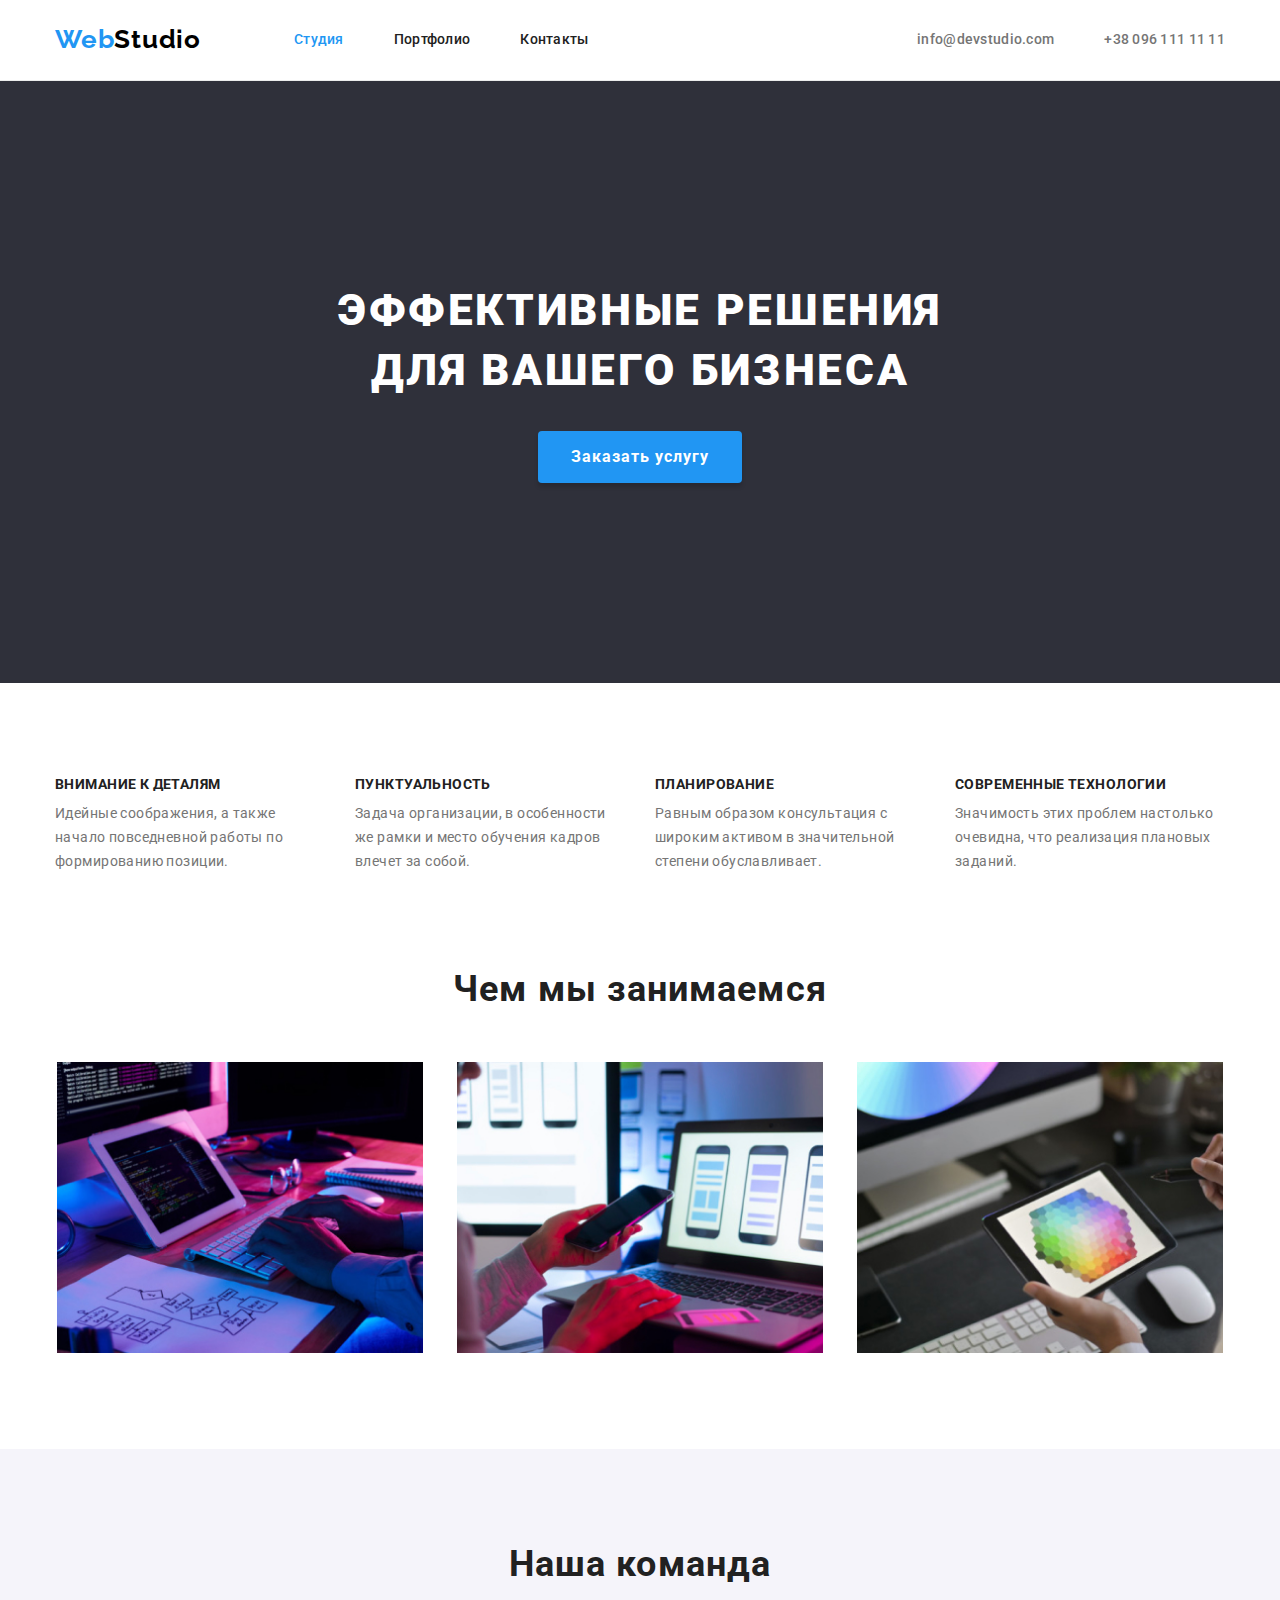
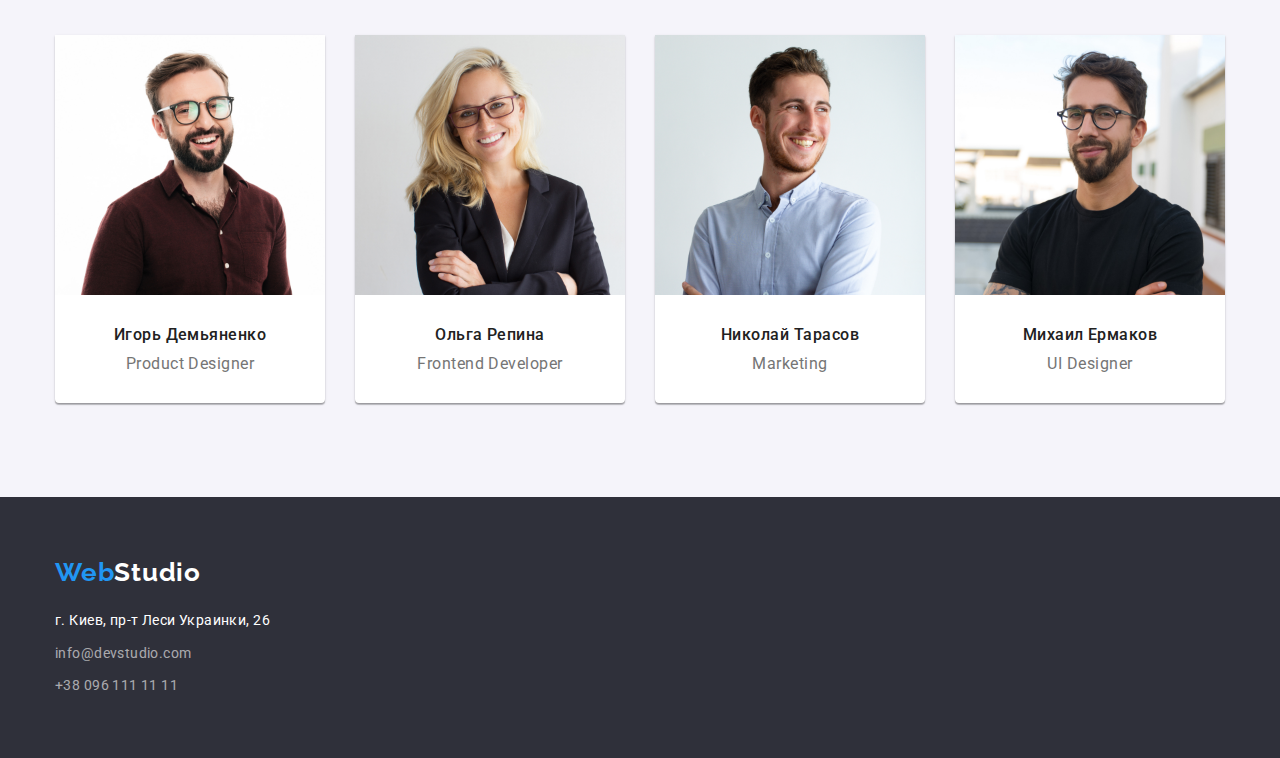
==== commit 12b9706c: "add visually-hidden class, remove paddings from contacts-nav" ====
--- a/index.html
+++ b/index.html
@@ -61,7 +61,7 @@
 
       <!-- Section Our advantages -->
       <section class="section no-padding-bt">
-        <!-- <h2 class="section-title">Наши преимущества</h2> -->
+        <h2 class="section-title visually-hidden">Наши преимущества</h2>
         <ul class="advantages list container">
           <li class="item">
             <h3 class="title">Внимание к деталям</h3>
@@ -99,7 +99,7 @@
         <div class="container">
           <h2 class="section-title">Чем мы занимаемся</h2>
           <ul class="images list">
-            <li>
+            <li class="item">
               <a href="#"
                 ><img
                   src="./images/pic-1.jpg"
@@ -108,7 +108,7 @@
                   height="294"
               /></a>
             </li>
-            <li>
+            <li class="item">
               <a href="#"
                 ><img
                   src="./images/pic-2.jpg"
@@ -117,7 +117,7 @@
                   height="294"
               /></a>
             </li>
-            <li>
+            <li class="item">
               <a href="#"
                 ><img
                   src="./images/pic-3.jpg"
--- a/css/style.css
+++ b/css/style.css
@@ -69,6 +69,19 @@
 
 img {
   display: block;
+  max-width: 100%;
+  height: auto;
+}
+
+.visually-hidden {
+  position: absolute;
+  width: 1px;
+  height: 1px;
+  margin: -1px;
+  border: 0;
+  padding: 0;
+  clip: rect(0 0 0 0);
+  overflow: hidden;
 }
 
 /* Header */
@@ -107,7 +120,7 @@
 
 .site-nav {
   display: flex;
-  align-items: baseline;
+  align-items: center;
 }
 .site-nav .logo {
   margin-right: 93px;
@@ -163,8 +176,6 @@
 
 .contacts-nav .link {
   display: block;
-  padding-top: 32px;
-  padding-bottom: 32px;
 
   font-weight: 500;
   font-size: 14px;
@@ -280,6 +291,10 @@
   justify-content: space-between;
 }
 
+.images img {
+  border: 2px solid transparent;
+}
+
 .works a > img:hover,
 .works a > img:focus {
   border-style: solid;
@@ -297,7 +312,7 @@
 }
 
 .team-memeber > .card {
-  width: 270px;
+  width: calc((100% - 3 * 30px) / 4);
   background-color: var(--primary-background-color);
   box-shadow: 0px 1px 3px rgba(0, 0, 0, 0.12), 0px 1px 1px rgba(0, 0, 0, 0.14),
     0px 2px 1px rgba(0, 0, 0, 0.2);
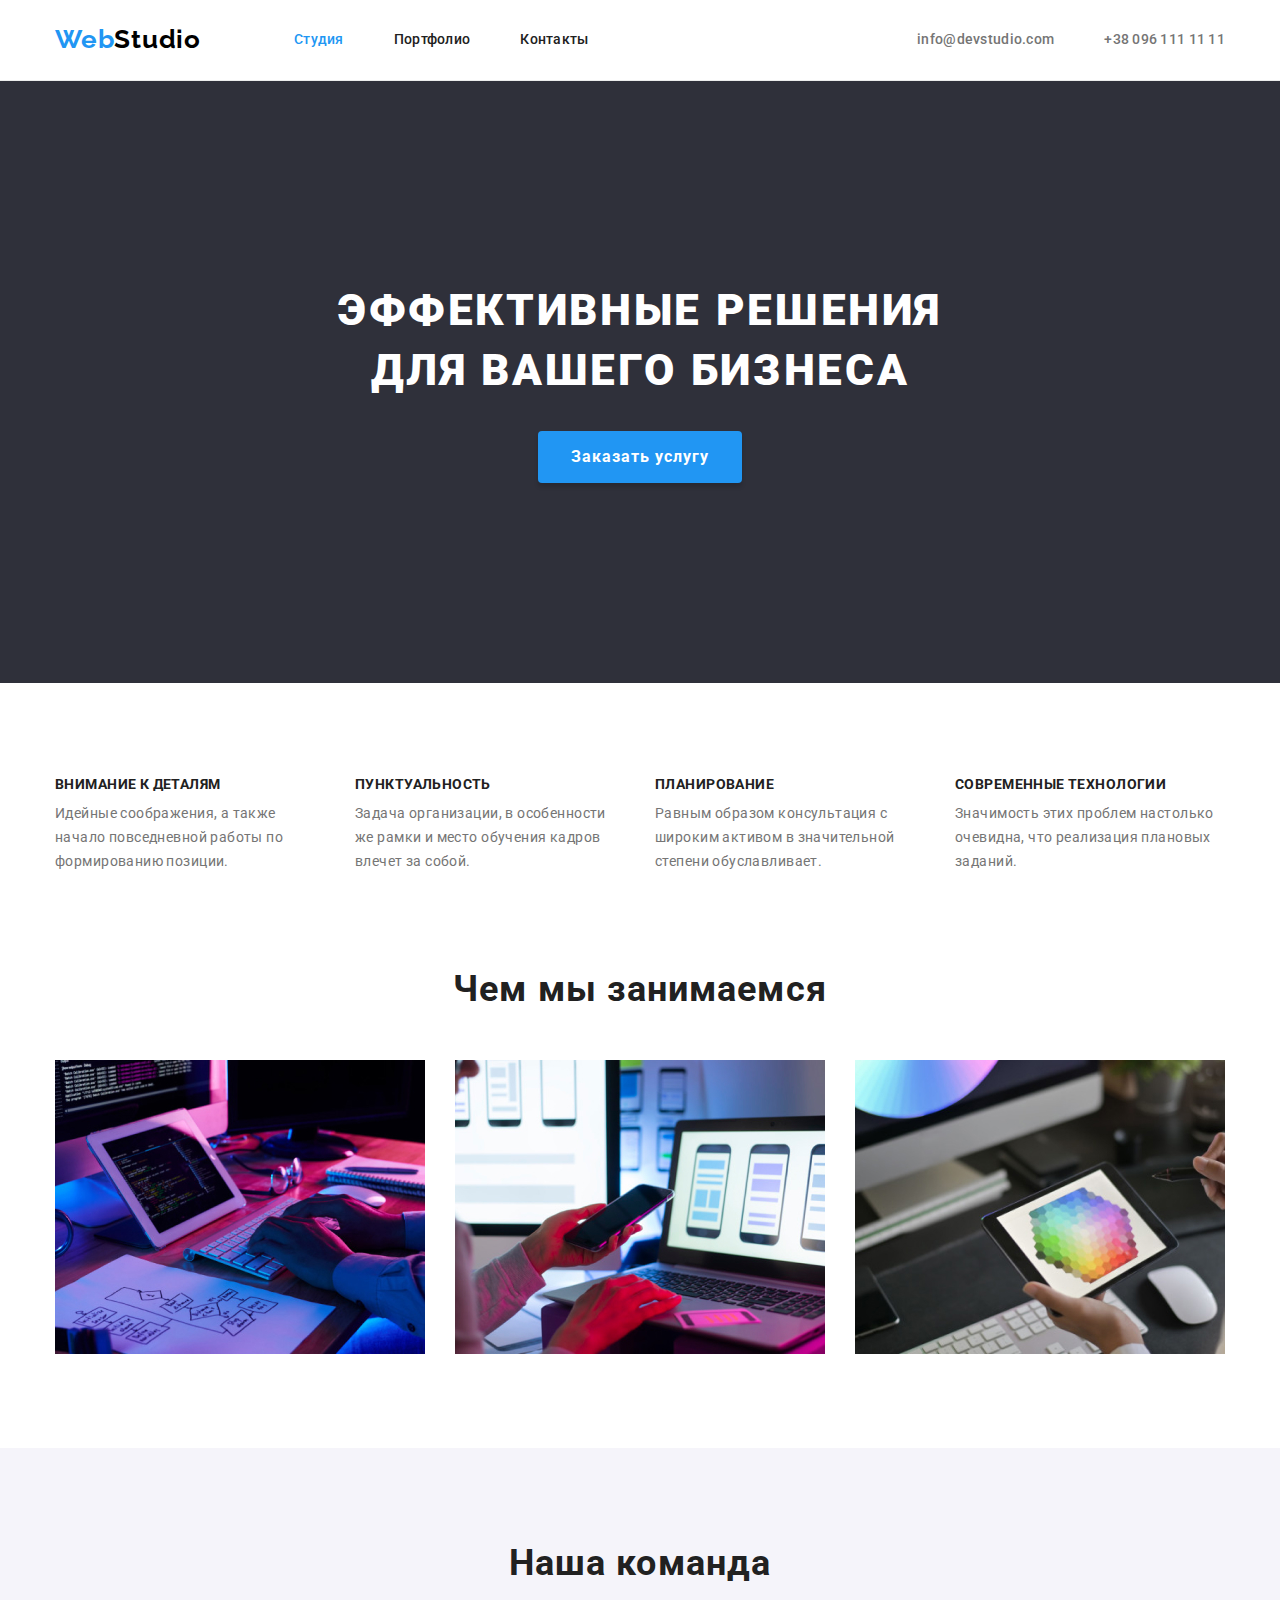
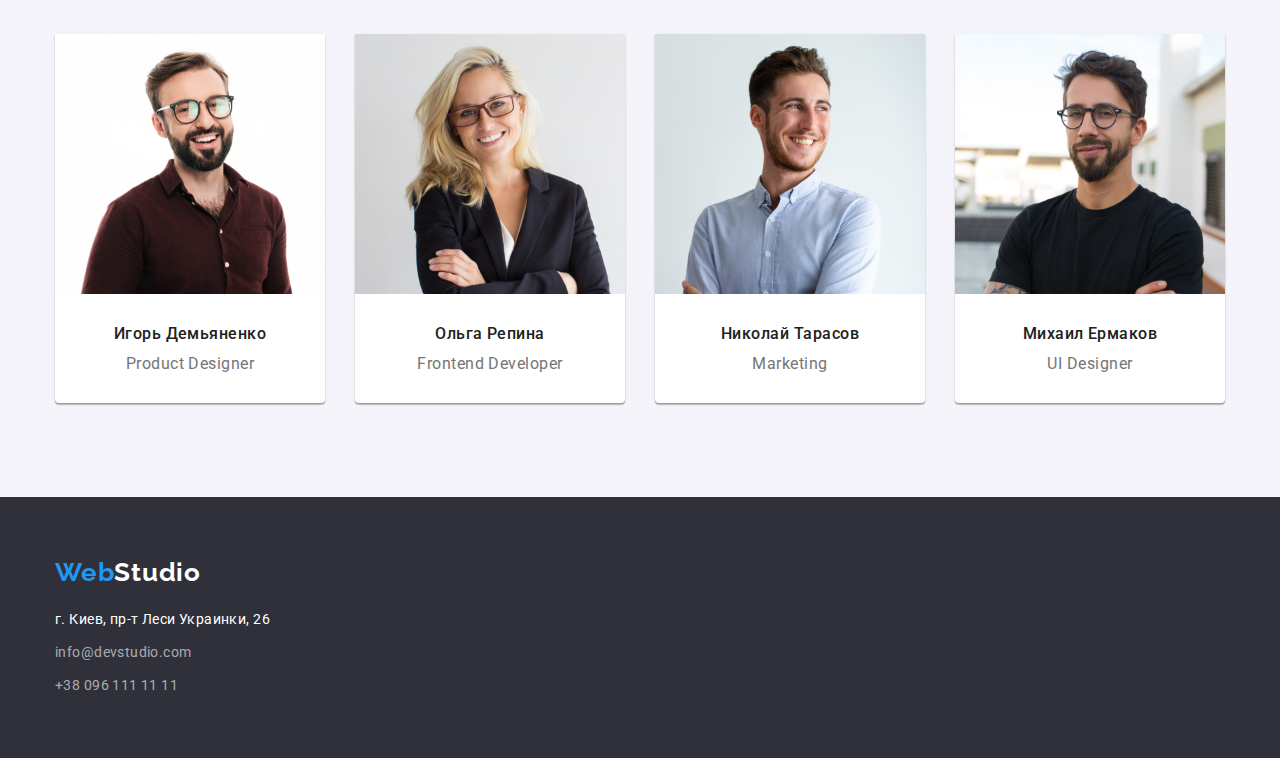
==== commit d2f634d9: "add recomendations from mentor: the rule "justify-content: space-betwee;" in the container replaced " ====
--- a/index.html
+++ b/index.html
@@ -100,31 +100,28 @@
           <h2 class="section-title">Чем мы занимаемся</h2>
           <ul class="images list">
             <li class="item">
-              <a href="#"
-                ><img
-                  src="./images/pic-1.jpg"
-                  alt="Человек пишет код на планшете с помощью беспроводной клавиатуры"
-                  width="370"
-                  height="294"
-              /></a>
-            </li>
-            <li class="item">
-              <a href="#"
-                ><img
-                  src="./images/pic-2.jpg"
-                  alt="Смартфон в руках человека"
-                  width="370"
-                  height="294"
-              /></a>
-            </li>
-            <li class="item">
-              <a href="#"
-                ><img
-                  src="./images/pic-3.jpg"
-                  alt="Человек выбирает стилусом на планшете цвет из палитры"
-                  width="370"
-                  height="294"
-              /></a>
+              <img
+                src="./images/pic-1.jpg"
+                alt="Человек пишет код на планшете с помощью беспроводной клавиатуры"
+                width="370"
+                height="294"
+              />
+            </li>
+            <li class="item">
+              <img
+                src="./images/pic-2.jpg"
+                alt="Смартфон в руках человека"
+                width="370"
+                height="294"
+              />
+            </li>
+            <li class="item">
+              <img
+                src="./images/pic-3.jpg"
+                alt="Человек выбирает стилусом на планшете цвет из палитры"
+                width="370"
+                height="294"
+              />
             </li>
           </ul>
         </div>
--- a/css/style.css
+++ b/css/style.css
@@ -258,11 +258,17 @@
 /* Section Our advantages  */
 .advantages.container {
   display: flex;
-  justify-content: space-between;
+
+  /* outline: 1px solid red; */
 }
 
 .advantages .item {
-  width: 270px;
+  width: calc((100% - 3 * 30px) / 4);
+  /* background-color: teal; */
+}
+
+.advantages .item:not(:last-child) {
+  margin-right: 30px;
 }
 
 .advantages .title {
@@ -288,19 +294,27 @@
 
 .images.list {
   display: flex;
-  justify-content: space-between;
-}
-
-.images img {
-  border: 2px solid transparent;
-}
-
-.works a > img:hover,
+}
+
+/* .images img {
+  border: 1px solid transparent;
+} */
+
+.images > .item {
+  display: block;
+  width: calc((100% - 2 * 30px) / 3);
+}
+
+.images > .item:not(:last-child) {
+  margin-right: 30px;
+}
+
+/* .works a > img:hover,
 .works a > img:focus {
   border-style: solid;
-  border-width: 2px;
+  border-width: 1px;
   border-color: var(--primary-accent-color);
-}
+} */
 
 /* Section Our team */
 .team {
@@ -308,7 +322,6 @@
 }
 .team-memeber.list {
   display: flex;
-  justify-content: space-between;
 }
 
 .team-memeber > .card {
@@ -317,6 +330,10 @@
   box-shadow: 0px 1px 3px rgba(0, 0, 0, 0.12), 0px 1px 1px rgba(0, 0, 0, 0.14),
     0px 2px 1px rgba(0, 0, 0, 0.2);
   border-radius: 0px 0px 4px 4px;
+}
+
+.team-memeber > .card:not(:last-child) {
+  margin-right: 30px;
 }
 
 .team-memeber .card-info {
